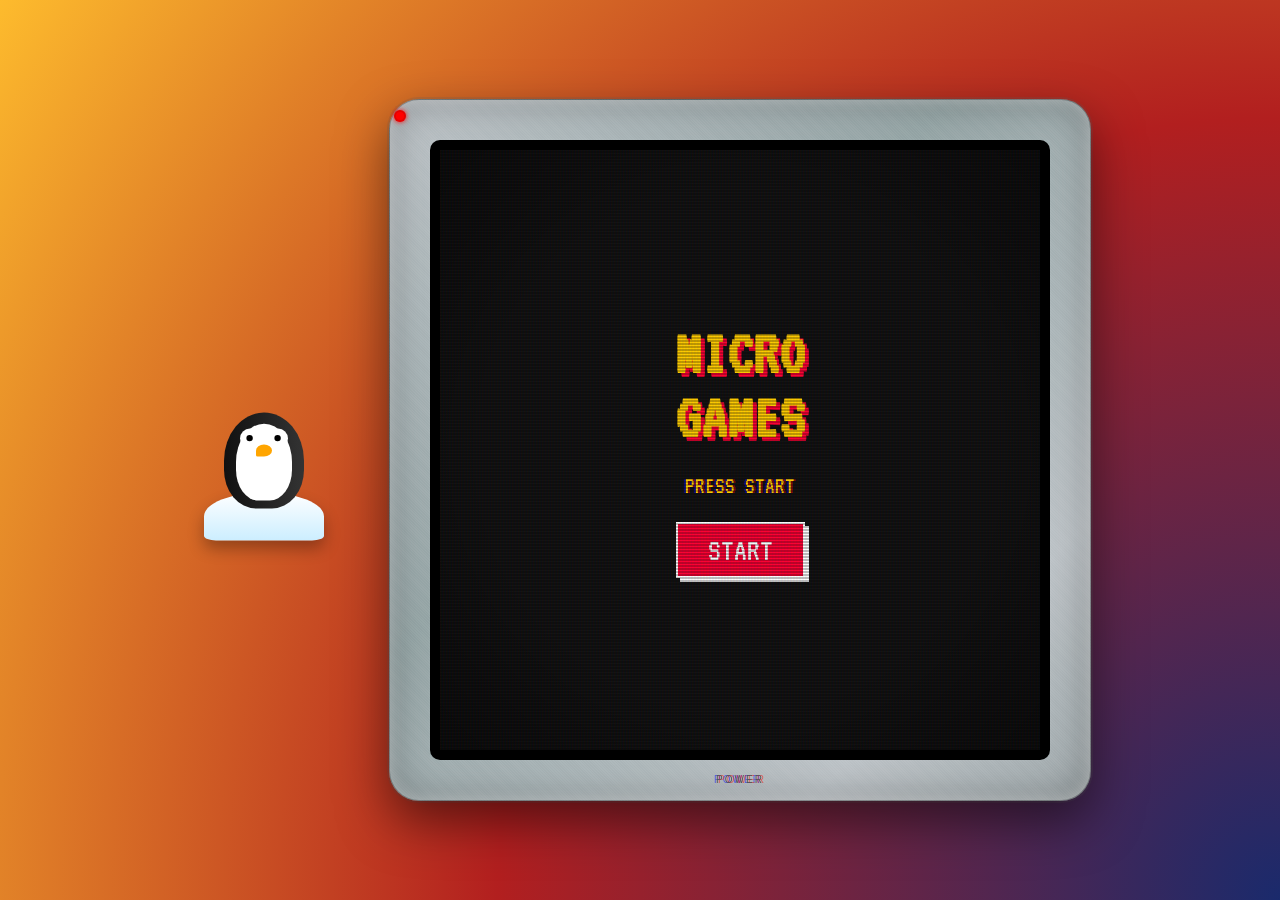
==== index.html @ f6915963 "Arreglo de la pantalla" ====
<!DOCTYPE html>
<html lang="en">

<head>
    <meta charset="UTF-8">
    <meta name="viewport" content="width=device-width, initial-scale=1.0">
    <title>WarioWare Microgames</title>
    <link href="https://fonts.googleapis.com/css2?family=VT323&display=swap" rel="stylesheet">
    <link rel="stylesheet" href="style.css">
</head>

<body>

    <div id="main-layout">

        <!-- Mascot (Left Side) -->
        <div id="mascot-container">
            <div class="speech-bubble" id="mascot-bubble">Hello!</div>
            <div class="penguin">
                <div class="penguin-belly"></div>
                <div class="penguin-face">
                    <div class="eye left">
                        <div class="pupil"></div>
                    </div>
                    <div class="eye right">
                        <div class="pupil"></div>
                    </div>
                    <div class="beak"></div>
                </div>
            </div>
            <div class="iceberg"></div>
        </div>

        <!-- Game Console (Vertical) -->
        <div id="console-frame">

            <div id="console-screen-wrapper">
                <div class="crt-overlay"></div>
                <div id="console-container">

                    <!-- Screens -->
                    <div id="screen-start" class="screen active">
                        <h1>MICRO<br>GAMES</h1>
                        <p class="pulse">PRESS START</p>
                        <button class="btn-retro" onclick="Game.start()">START</button>
                    </div>

                    <div id="screen-transition" class="screen"
                        style="background: var(--secondary); color: var(--text);">
                        <h2 id="msg-instruction">GET READY</h2>
                    </div>

                    <div id="screen-game" class="screen">
                        <h2 id="game-instruction"
                            style="position: absolute; top: 20px; width: 100%; z-index: 10; pointer-events: none;"></h2>
                        <div id="game-area"></div>
                        <div id="timer-bar-container">
                            <div id="timer-bar"></div>
                        </div>
                        <div id="hud">
                            <div class="hud-item hud-score">SCORE: <span id="score-val">0</span></div>
                            <div class="hud-item lives">♥♥♥♥</div>
                        </div>
                    </div>

                    <div id="screen-result" class="screen">
                        <h2 id="result-msg">WIN!</h2>
                    </div>

                    <div id="screen-gameover" class="screen">
                        <h1 style="color:red">GAME<br>OVER</h1>
                        <p>Score: <span id="final-score">0</span></p>
                        <button class="btn-retro" onclick="Game.start()">RETRY</button>
                    </div>

                </div>
            </div>

            <!-- Controls Area -->
            <!-- CONTROLS REMOVED -->

        </div>

    </div>

    <!-- Game Scripts -->
    <script src="js/games/marineTrash.js"></script>
    <script src="js/games/smogHunt.js"></script>
    <script src="js/games/bikeLane.js"></script>
    <script src="js/games/pizzaZero.js"></script>
    <script src="js/games/plantGrow.js"></script>
    <script src="js/games/windTurbine.js"></script>
    <script src="js/games/mathChallenge.js"></script>
    <script src="js/games/rhythmArrows.js"></script>
    <script src="js/games/energyBalance.js"></script>
    <script src="js/engine.js"></script>
</body>

</html>
---- style.css ----
:root {
    --primary: #FFCC00;
    /* Vibrant Yellow */
    --secondary: #FF0033;
    /* Arcade Red */
    --bg: #111;
    /* Dark Black */
    --text: #FFF;
    --font: 'VT323', monospace;
}

body {
    margin: 0;
    display: flex;
    justify-content: center;
    align-items: center;
    min-height: 100vh;
    background: radial-gradient(circle at center, #1a2a6c, #b21f1f, #fdbb2d);
    /* Retro Sunset Gradient */
    background-size: 200% 200%;
    animation: gradientBG 15s ease infinite;
    font-family: var(--font);
    overflow: hidden;

    /* Console Frame */
    #console-frame {
        background: #222;
        padding: 40px;
        border-radius: 40px;
        box-shadow:
            inset 0 0 20px #000,
            0 20px 50px rgba(0, 0, 0, 0.8),
            0 0 0 10px #333;
        /* Outer casing */
        display: flex;
        justify-content: center;
        align-items: center;
        position: relative;
    }

    /* Power Light */
    #console-frame::after {
        content: 'POWER';
        position: absolute;
        bottom: 15px;
        left: 50%;
        transform: translateX(-50%);
        color: #555;
        font-size: 10px;
        font-family: sans-serif;
        letter-spacing: 2px;
    }

    #console-frame::before {
        content: '';
        position: absolute;
        bottom: 28px;
        left: 50%;
        transform: translateX(-50%);
        width: 8px;
        height: 8px;
        background: #f00;
        border-radius: 50%;
        box-shadow: 0 0 5px #f00;
    }

    #console-screen-wrapper {
        position: relative;
        overflow: hidden;
        border-radius: 20px;
        /* Slight curve to screen */
        box-shadow: inset 0 0 20px rgba(0, 0, 0, 1);
        /* Deep bezel shadow */
    }

    #console-container {
        width: 400px;
        height: 600px;
        background-color: var(--bg);
        position: relative;
        overflow: hidden;
        display: flex;
        flex-direction: column;
        /* Retro effects inside here now */
        text-shadow: 2px 0 rgba(255, 0, 0, 0.5), -2px 0 rgba(0, 0, 255, 0.5);
        /* RGB Shift */
    }

    /* Scanline effect scoped to console wrapper */
    #console-screen-wrapper::after {
        content: "";
        position: absolute;
        top: 0;
        left: 0;
        right: 0;
        bottom: 0;
        background: linear-gradient(rgba(18, 16, 16, 0) 50%, rgba(0, 0, 0, 0.25) 50%), linear-gradient(90deg, rgba(255, 0, 0, 0.06), rgba(0, 255, 0, 0.02), rgba(0, 0, 255, 0.06));
        background-size: 100% 3px, 3px 100%;
        pointer-events: none;
        z-index: 100;
        animation: flicker 0.15s infinite;
    }

    .screen {
        position: absolute;
        top: 0;
        left: 0;
        width: 100%;
        height: 100%;
        display: none;
        flex-direction: column;
        justify-content: center;
        align-items: center;
        color: var(--primary);
        text-align: center;
    }

    .screen.active {
        display: flex;
    }

    h1 {
        font-size: 4rem;
        margin: 0;
        line-height: 1;
        text-shadow: 4px 4px var(--secondary);
    }

    h2 {
        font-size: 3rem;
        margin: 10px 0;
    }

    p {
        font-size: 1.5rem;
    }

    button.btn-retro {
        background: var(--secondary);
        color: var(--text);
        border: 2px solid var(--text);
        padding: 10px 30px;
        font-size: 2rem;
        font-family: var(--font);
        cursor: pointer;
        text-transform: uppercase;
        box-shadow: 4px 4px 0 var(--text);
        transition: transform 0.1s;
    }

    button.btn-retro:active {
        transform: translate(4px, 4px);
        box-shadow: none;
    }

    /* HUD */
    #hud {
        position: absolute;
        bottom: 0;
        width: 100%;
        height: 60px;
        background: #000;
        display: flex;
        justify-content: space-between;
        align-items: center;
        padding: 0 20px;
        box-sizing: border-box;
        border-top: 2px solid var(--primary);
        z-index: 50;
    }

    .hud-item {
        font-size: 1.5rem;
        color: var(--text);
    }

    .lives {
        color: var(--secondary);
    }

    /* Timer Bar */
    #timer-bar-container {
        position: absolute;
        bottom: 60px;
        /* Above HUD */
        left: 0;
        width: 100%;
        height: 10px;
        background: #333;
        z-index: 40;
    }

    #timer-bar {
        height: 100%;
        background: var(--primary);
        width: 100%;
        transform-origin: left;
    }

    /* Microgame Area */
    #game-area {
        position: relative;
        flex: 1;
        width: 100%;
        height: 100%;
        display: flex;
        justify-content: center;
        align-items: center;
    }

    /* Game Elements */
    .moving-target {
        width: 60px;
        height: 60px;
        background: var(--secondary);
        border: 2px solid #fff;
        border-radius: 50%;
        position: absolute;
        cursor: pointer;
        box-shadow: 0 0 10px var(--secondary);
    }

    .wire-container {
        display: flex;
        gap: 20px;
    }

    .wire {
        width: 20px;
        height: 200px;
        cursor: pointer;
        border: 2px solid #fff;
        position: relative;
    }

    .wire::after {
        content: '';
        position: absolute;
        left: -10px;
        right: -10px;
        height: 10px;
        background: #555;
        top: 0;
    }

    .wire::before {
        content: '';
        position: absolute;
        left: -10px;
        right: -10px;
        height: 10px;
        background: #555;
        bottom: 0;
    }

    .math-options {
        display: flex;
        gap: 20px;
        flex-wrap: wrap;
        justify-content: center;
        margin-top: 30px;
    }

    .math-btn {
        background: var(--primary);
        color: #000;
        padding: 15px 25px;
        font-size: 2rem;
        border: none;
        cursor: pointer;
        font-family: var(--font);
    }

    /* Animations */
    @keyframes pulse {
        0% {
            opacity: 1;
        }

        50% {
            opacity: 0.5;
        }

        100% {
            opacity: 1;
        }
    }

    .pulse {
        animation: pulse 0.5s infinite;
    }

    @keyframes shake {
        0% {
            transform: translate(1px, 1px) rotate(0deg);
        }

        10% {
            transform: translate(-1px, -2px) rotate(-1deg);
        }

        20% {
            transform: translate(-3px, 0px) rotate(1deg);
        }

        30% {
            transform: translate(3px, 2px) rotate(0deg);
        }

        40% {
            transform: translate(1px, -1px) rotate(1deg);
        }

        50% {
            transform: translate(-1px, 2px) rotate(-1deg);
        }

        60% {
            transform: translate(-3px, 1px) rotate(0deg);
        }

        70% {
            transform: translate(3px, 1px) rotate(-1deg);
        }

        80% {
            transform: translate(-1px, -1px) rotate(1deg);
        }

        90% {
            transform: translate(1px, 2px) rotate(0deg);
        }

        100% {
            transform: translate(1px, -2px) rotate(-1deg);
        }
    }

    .shake {
        animation: shake 0.2s;
    }

    /* Faster shake for shooting */

    /* Smog Hunt Specifics */
    .smog-cloud {
        position: absolute;
        font-size: 80px;
        cursor: crosshair;
        user-select: none;
        filter: drop-shadow(0 0 15px rgba(0, 255, 0, 0.5)) grayscale(100%) brightness(60%);
        transition: filter 0.1s;
    }

    .smog-cloud:active {
        filter: brightness(200%) sepia(100%) hue-rotate(-50deg);
        /* Flash red on hit */
    }

    .muzzle-flash {
        position: absolute;
        top: 0;
        left: 0;
        width: 100%;
        height: 100%;
        background: white;
        opacity: 0.8;
        pointer-events: none;
        transition: opacity 0.1s;
    }

    .particle {
        position: absolute;
        width: 8px;
        height: 8px;
        background: #555;
        border-radius: 50%;
        pointer-events: none;
    }

    .city-bg {
        position: absolute;
        bottom: 0;
        width: 100%;
        height: 150px;
        background:
            linear-gradient(to top, #111 0%, transparent 100%),
            repeating-linear-gradient(90deg, #222 0, #222 20px, transparent 20px, transparent 40px) 0 100% / 100% 60px no-repeat,
            repeating-linear-gradient(90deg, #1a1a1a 0, #1a1a1a 30px, transparent 30px, transparent 80px) 10px 100% / 100% 100px no-repeat;
        pointer-events: none;
        opacity: 0.8;
    }

    /* Mascot Styles */
    #main-layout {
        display: flex;
        align-items: center;
        gap: 50px;
    }

    #mascot-container {
        position: relative;
        width: 150px;
        /* Smaller width */
        height: 225px;
        /* Smaller height (maintain ratio approx) */
        animation: float 3s ease-in-out infinite;
        transform: scale(0.8);
        /* Scale down further */
    }


    .iceberg {
        position: absolute;
        bottom: 0;
        width: 100%;
        height: 60px;
        background: linear-gradient(to bottom, #fff, #cceeff);
        border-radius: 50% 50% 10% 10%;
        box-shadow: 0 10px 20px rgba(0, 0, 0, 0.3);
    }

    .penguin {
        position: absolute;
        bottom: 40px;
        left: 50%;
        transform: translateX(-50%);
        width: 100px;
        height: 120px;
        background: linear-gradient(to right, #111, #333);
        border-radius: 50% 50% 40% 40%;
        z-index: 10;
    }

    .penguin-belly {
        position: absolute;
        bottom: 10px;
        left: 15%;
        width: 70%;
        height: 80%;
        background: #fff;
        border-radius: 50% 50% 40% 40%;
    }

    .penguin-face {
        position: absolute;
        top: 20px;
        left: 0;
        width: 100%;
        height: 40px;
    }

    .eye {
        position: absolute;
        top: 0;
        width: 25px;
        height: 25px;
        background: #fff;
        border-radius: 50%;
    }

    .eye.left {
        left: 20px;
    }

    .eye.right {
        right: 20px;
    }

    .pupil {
        position: absolute;
        top: 8px;
        left: 8px;
        width: 8px;
        height: 8px;
        background: #000;
        border-radius: 50%;
    }

    .beak {
        position: absolute;
        top: 20px;
        left: 50%;
        transform: translateX(-50%);
        width: 20px;
        height: 15px;
        background: orange;
        border-radius: 50% 50% 50% 10%;
    }

    .speech-bubble {
        position: absolute;
        top: -100px;
        left: 50%;
        transform: translateX(-50%);
        background: #fff;
        color: #000;
        padding: 15px;
        border-radius: 20px;
        font-size: 1.5rem;
        width: 200px;
        text-align: center;
        box-shadow: 4px 4px 0 #000;
        visibility: hidden;
        opacity: 0;
        transition: opacity 0.3s;
        font-family: var(--font);
        z-index: 20;
    }

    .speech-bubble::after {
        content: '';
        position: absolute;
        bottom: -10px;
        left: 50%;
        transform: translateX(-50%);
        border-width: 10px 10px 0;
        border-style: solid;
    }

    .speech-bubble.visible {
        visibility: visible;
        opacity: 1;
    }

    /* Console Styling: Transparent Blue Vertical Handheld (Simplified) */
    #console-frame {
        position: relative;
        /* Fit to screen + padding */
        width: auto;
        height: auto;
        /* Brushed Nickel / Metallic Effect */
        background: linear-gradient(135deg,
                #bdc3c7 0%,
                #95a5a6 20%,
                #bdc3c7 40%,
                #7f8c8d 60%,
                #bdc3c7 80%,
                #95a5a6 100%);
        /* Subtle brushed lines */
        background-size: 200% 200%;
        background-image:
            repeating-linear-gradient(45deg, rgba(255, 255, 255, 0.05) 0px, rgba(255, 255, 255, 0.05) 1px, transparent 1px, transparent 2px),
            linear-gradient(135deg, #bdc3c7 0%, #95a5a6 20%, #bdc3c7 40%, #7f8c8d 60%, #bdc3c7 80%, #95a5a6 100%);
        backdrop-filter: blur(2px);
        border-radius: 30px;
        /* Metallic Depth */
        box-shadow:
            inset 0 0 15px rgba(255, 255, 255, 0.4),
            /* Inner Rim Highlight */
            inset 0 0 40px rgba(0, 0, 0, 0.3),
            /* Deep thickness shadow */
            0 20px 50px rgba(0, 0, 0, 0.5),
            /* Outer Drop Shadow */
            0 0 0 2px rgba(100, 100, 100, 0.2);
        /* Edge highlight */
        padding: 40px;
        display: flex;
        justify-content: center;
        align-items: center;
        flex-direction: column;
        gap: 0;
        border: 1px solid rgba(0, 0, 0, 0.3);
    }

    /* Internal Structure Lines (Fake PCB/Ribs) */
    #console-frame::before {
        content: '';
        position: absolute;
        top: 10px;
        left: 10px;
        right: 10px;
        bottom: 10px;
        border: 2px solid rgba(0, 0, 0, 0.1);
        border-radius: 30px;
        pointer-events: none;
        z-index: 0;
    }

    #console-screen-wrapper {
        position: relative;
        width: 600px;
        height: 600px;
        /* Square-ish screen for retro feel */
        background: #000;
        border-radius: 10px;
        overflow: hidden;
        box-shadow: inset 0 0 10px rgba(0, 0, 0, 0.8);
        border: 10px solid rgba(0, 0, 0, 0.3);
        /* Dark bezel inside plastic */
        z-index: 1;
        flex-shrink: 0;
    }

    #console-container {
        position: relative;
        width: 100%;
        height: 100%;
        display: flex;
        justify-content: center;
        align-items: center;
        flex-direction: column;
        text-align: center;
        color: var(--text);
        font-family: var(--font);
        overflow: hidden;
    }

    /* RETRO CRT EFFECTS (Scoped) */
    @keyframes flicker {
        0% {
            opacity: 0.1;
        }

        50% {
            opacity: 0.15;
        }

        100% {
            opacity: 0.1;
        }
    }

    .crt-overlay {
        position: absolute;
        /* Relative to wrapper */
        top: 0;
        left: 0;
        width: 100%;
        height: 100%;
        background: radial-gradient(circle, rgba(0, 0, 0, 0) 60%, rgba(0, 0, 0, 0.4) 100%);
        /* Vignette */
        pointer-events: none;
        z-index: 99;
    }

    /* Color Separation (RGB shift) on everything */
    #main-layout {
        text-shadow: 2px 0 rgba(255, 0, 0, 0.5), -2px 0 rgba(0, 0, 255, 0.5);
    }

    /* Pizza Zero Specifics */
    .pizza-dough {
        width: 300px;
        height: 300px;
        background: radial-gradient(circle, #f5dca0 20%, #e2b66d 80%);
        border-radius: 50%;
        border: 12px solid #d4a35a;
        position: absolute;
        top: 50%;
        left: 50%;
        transform: translate(-50%, -50%);
        box-shadow:
            0 5px 15px rgba(0, 0, 0, 0.3),
            inset 0 0 20px rgba(0, 0, 0, 0.1);
        overflow: hidden;
        /* Contain sauce/cheese */
    }

    .pizza-layer {
        position: absolute;
        top: 15px;
        right: 15px;
        bottom: 15px;
        left: 15px;
        /* Leave some crust */
        border-radius: 50%;
        opacity: 0;
        transform: scale(0.1);
        transition: transform 0.6s cubic-bezier(0.25, 1, 0.5, 1), opacity 0.6s ease-in;
    }

    .pizza-layer.sauce {
        background: radial-gradient(circle, #e62e00 20%, #b32400 90%);
        box-shadow: inset 0 0 15px rgba(0, 0, 0, 0.3);
    }

    .pizza-layer.cheese {
        /* Shredded cheese look: repeating linear gradients */
        background-color: transparent;
        background-image:
            repeating-linear-gradient(45deg, #ffc107 0, #ffc107 5px, transparent 5px, transparent 10px),
            repeating-linear-gradient(-45deg, #ffeb3b 0, #ffeb3b 5px, transparent 5px, transparent 10px);
        top: 25px;
        right: 25px;
        bottom: 25px;
        left: 25px;
        opacity: 0;
        /* Less blur, more texture */
        filter: drop-shadow(0 2px 2px rgba(0, 0, 0, 0.1));
    }

    .ingredient-item {
        position: absolute;
        font-size: 80px;
        /* Much bigger */
        cursor: grab;
        user-select: none;
        z-index: 100;
        filter: drop-shadow(4px 4px 0 rgba(0, 0, 0, 0.2));
        transition: transform 0.1s;
    }

    .ingredient-item:active {
        cursor: grabbing;
        transform: scale(1.2);
    }

    .ingredient-item:hover {
        transform: scale(1.1);
    }

    .topping-on-pizza {
        position: absolute;
        font-size: 70px;
        /* Bigger on pizza */
        pointer-events: none;
        transform: translate(-50%, -50%);
        z-index: 20;
        filter: drop-shadow(2px 2px 2px rgba(0, 0, 0, 0.3));
    }

    /* Wind Turbine Game (SDG 7) */
    .wind-game-container {
        width: 100%;
        height: 100%;
        display: flex;
        flex-direction: column;
    }

    .wind-sky {
        width: 100%;
        height: 70%;
        /* 70% of screen */
        background: linear-gradient(to bottom, #2196F3 0%, #B3E5FC 100%);
        /* Nicer sky */
        position: relative;
        overflow: hidden;
    }

    /* REMOVED .wind-ground as valid separate container, now it's just a control overlay */
    .wind-ground {
        width: 100%;
        height: 30%;
        /* 30% of screen */
        background: radial-gradient(circle at 50% 0%, #4CAF50, #2E7D32);
        /* Green grass */
        display: flex;
        justify-content: center;
        align-items: center;
        position: relative;
        /* Changed from absolute to flow naturally */
        z-index: 20;
        box-shadow: inset 0 10px 20px rgba(0, 0, 0, 0.2);
    }



    /* TURBINE */
    .turbine-container {
        position: absolute;
        /* Changed from relative to absolute for placement */
        width: 200px;
        height: 250px;
        display: flex;
        flex-direction: column;
        align-items: center;
        bottom: 15%;
        /* Default bottom alignment on "ground" line */
        transform-origin: bottom center;
    }

    .turbine-tower {
        width: 14px;
        /* Slightly wider */
        /* height: 160px; REMOVED fixed height */
        top: 50px;
        /* Start at hub center (38 + 12 = 50) */
        bottom: 0;
        /* Go to bottom */
        height: auto;
        background: linear-gradient(90deg, #999, #fff 40%, #ccc 60%, #777);
        /* Metallic cylinder */
        position: absolute;
        /* Tapering effect */
        clip-path: polygon(25% 0%, 75% 0%, 100% 100%, 0% 100%);
    }

    .turbine-hub {
        width: 24px;
        height: 24px;
        background: radial-gradient(circle at 30% 30%, #fff, #ccc, #666);
        /* Sphere look */
        border-radius: 50%;
        position: absolute;
        top: 38px;
        /* Adjusted for size */
        z-index: 5;
        box-shadow: 0 2px 5px rgba(0, 0, 0, 0.3);
    }

    .turbine-blades {
        width: 200px;
        height: 200px;
        position: absolute;
        top: -50px;
        /* Center point */
        /* Animation handled by JS for mechanic */
    }

    .turbine-blade {
        position: absolute;
        top: 50%;
        left: 50%;
        width: 18px;
        height: 110px;
        background: linear-gradient(90deg, #fff, #eee);
        border: 1px solid #bbb;
        /* Airfoil shape */
        border-radius: 50% 20% 100% 0%;
        transform-origin: 50% 0%;
        margin-left: -9px;
        box-shadow: 2px 2px 5px rgba(0, 0, 0, 0.1);
    }

    /* ENERGY METER */
    .energy-container {
        position: absolute;
        top: 60px;
        /* Lowered from 20px */
        right: 20px;
        width: 150px;
        background: rgba(0, 0, 0, 0.5);
        padding: 10px;
        border-radius: 8px;
        color: white;
        font-size: 14px;
        font-family: inherit;
    }

    .energy-bar {
        width: 100%;
        height: 20px;
        background: #333;
        border: 2px solid #555;
        margin-top: 5px;
        position: relative;
    }

    .energy-fill {
        width: 0%;
        height: 100%;
        background: #f44336;
        transition: width 0.1s linear, background 0.3s;
    }

    /* CONTROLS */
    .wind-button {
        font-family: inherit;
        font-size: 24px;
        padding: 20px 40px;
        background: #2196F3;
        color: white;
        border: 4px solid #1976D2;
        border-radius: 10px;
        cursor: pointer;
        box-shadow: 0 6px 0 #0D47A1;
        transition: transform 0.05s, box-shadow 0.05s;
        text-shadow: 2px 2px 0 rgba(0, 0, 0, 0.2);
    }

    .wind-button:active {
        transform: translateY(6px);
        box-shadow: 0 0 0 #0D47A1;
    }

    /* WIND PARTICLES */
    .wind-particle {
        position: absolute;
        left: -50px;
        /* Start off-screen left */
        height: 2px;
        width: 60px;
        /* Longer trails */
        background: rgba(255, 255, 255, 0.4);
        border-radius: 2px;
        box-shadow: 0 0 5px rgba(255, 255, 255, 0.2);
        animation: windBlow 1.5s linear forwards;
        pointer-events: none;
        z-index: 15;
    }

    @keyframes windBlow {
        0% {
            transform: translateX(0) translateY(0) rotate(0deg);
            opacity: 0;
        }

        10% {
            opacity: 1;
        }

        90% {
            opacity: 1;
        }

        100% {
            transform: translateX(500px) translateY(20px) rotate(5deg);
            opacity: 0;
        }
    }

    /* CLOUDS */
    .cloud {
        position: absolute;
        width: 100px;
        height: 40px;
        background: rgba(255, 255, 255, 0.4);
        border-radius: 20px;
        box-shadow: 0 0 10px rgba(255, 255, 255, 0.2);
        animation: cloudDrift 20s linear infinite alternate;
        z-index: 1;
        /* Behind turbines */
    }

    .cloud::after {
        content: '';
        position: absolute;
        top: -20px;
        left: 15px;
        width: 40px;
        height: 40px;
        background: rgba(255, 255, 255, 0.4);
        border-radius: 50%;
    }

    .cloud::before {
        content: '';
        position: absolute;
        top: -15px;
        left: 45px;
        width: 35px;
        height: 35px;
        background: rgba(255, 255, 255, 0.4);
        border-radius: 50%;
    }

    @keyframes cloudDrift {
        0% {
            transform: translateX(0);
        }

        100% {
            transform: translateX(50px);
        }
    }

    /* Sticker Styling (Animation handled in JS) */
    .wind-sticker {
        position: absolute;
        font-size: 60px;
        pointer-events: none;
        z-index: 100;
        filter: drop-shadow(0 0 10px rgba(255, 255, 255, 0.5));
    }
}

/* --- Mascot Animations (Fixed & Centralized) --- */
@keyframes float {
    0% {
        transform: translateY(0px);
    }

    50% {
        transform: translateY(-20px);
    }

    100% {
        transform: translateY(0px);
    }
}

@keyframes jump {

    0%,
    100% {
        transform: translateX(-50%) translateY(0);
    }

    50% {
        transform: translateX(-50%) translateY(-40px);
    }
}

@keyframes sad {

    0%,
    100% {
        transform: translateX(-50%) rotate(0deg);
    }

    25% {
        transform: translateX(-50%) rotate(-10deg);
    }

    75% {
        transform: translateX(-50%) rotate(10deg);
    }
}

@keyframes mascot-flip {
    0% {
        transform: translateX(-50%) rotate(0deg);
    }

    100% {
        transform: translateX(-50%) rotate(360deg);
    }
}

@keyframes mascot-spin {
    0% {
        transform: translateX(-50%) rotateY(0deg);
    }

    100% {
        transform: translateX(-50%) rotateY(360deg);
    }
}

@keyframes mascot-tremble {

    0%,
    100% {
        transform: translateX(-50%) scale(1);
    }

    25% {
        transform: translateX(-52%) scale(1.05);
    }

    75% {
        transform: translateX(-48%) scale(0.95);
    }
}

@keyframes mascot-shrink {
    0% {
        transform: translateX(-50%) scale(1);
    }

    100% {
        transform: translateX(-50%) scale(0.5);
        opacity: 0.5;
    }
}

@keyframes mascot-bounce {

    0%,
    100% {
        transform: translateX(-50%) translateY(0);
    }

    50% {
        transform: translateX(-50%) translateY(-60px) scaleY(1.2);
    }
}

@keyframes mascot-glow {

    0%,
    100% {
        filter: drop-shadow(0 0 5px rgba(255, 255, 255, 0));
    }

    50% {
        filter: drop-shadow(0 0 40px rgba(255, 255, 255, 1)) brightness(2);
    }
}

@keyframes mascot-swing {

    0%,
    100% {
        transform: translateX(-50%) rotate(0deg);
    }

    25% {
        transform: translateX(-65%) rotate(-15deg);
    }

    75% {
        transform: translateX(-35%) rotate(15deg);
    }
}

@keyframes mascot-shake-hard {
    0% {
        transform: translateX(-50%) translate(2px, 2px);
    }

    20% {
        transform: translateX(-50%) translate(-4px, -2px);
    }

    40% {
        transform: translateX(-50%) translate(-2px, 4px);
    }

    60% {
        transform: translateX(-50%) translate(4px, -2px);
    }

    80% {
        transform: translateX(-50%) translate(2px, 2px);
    }

    100% {
        transform: translateX(-50%) translate(-2px, -4px);
    }
}

/* Priority Classes */
.mascot-jump {
    animation: jump 0.4s ease-in-out infinite !important;
}

.mascot-sad {
    animation: sad 0.6s ease-in-out infinite !important;
    filter: grayscale(1) !important;
}

.mascot-flip {
    animation: mascot-flip 0.6s cubic-bezier(0.45, 0.05, 0.55, 0.95) !important;
}

.mascot-spin {
    animation: mascot-spin 0.4s linear !important;
}

.mascot-tremble {
    animation: mascot-tremble 0.1s linear infinite !important;
}

.mascot-shrink {
    animation: mascot-shrink 1s forwards !important;
}

.mascot-bounce {
    animation: mascot-bounce 0.4s cubic-bezier(0.25, 0.46, 0.45, 0.94) !important;
}

.mascot-glow {
    animation: mascot-glow 0.4s ease-in-out infinite !important;
}

.mascot-swing {
    animation: mascot-swing 0.3s ease-in-out infinite !important;
}

.mascot-shake-hard {
    animation: mascot-shake-hard 0.1s linear infinite !important;
}
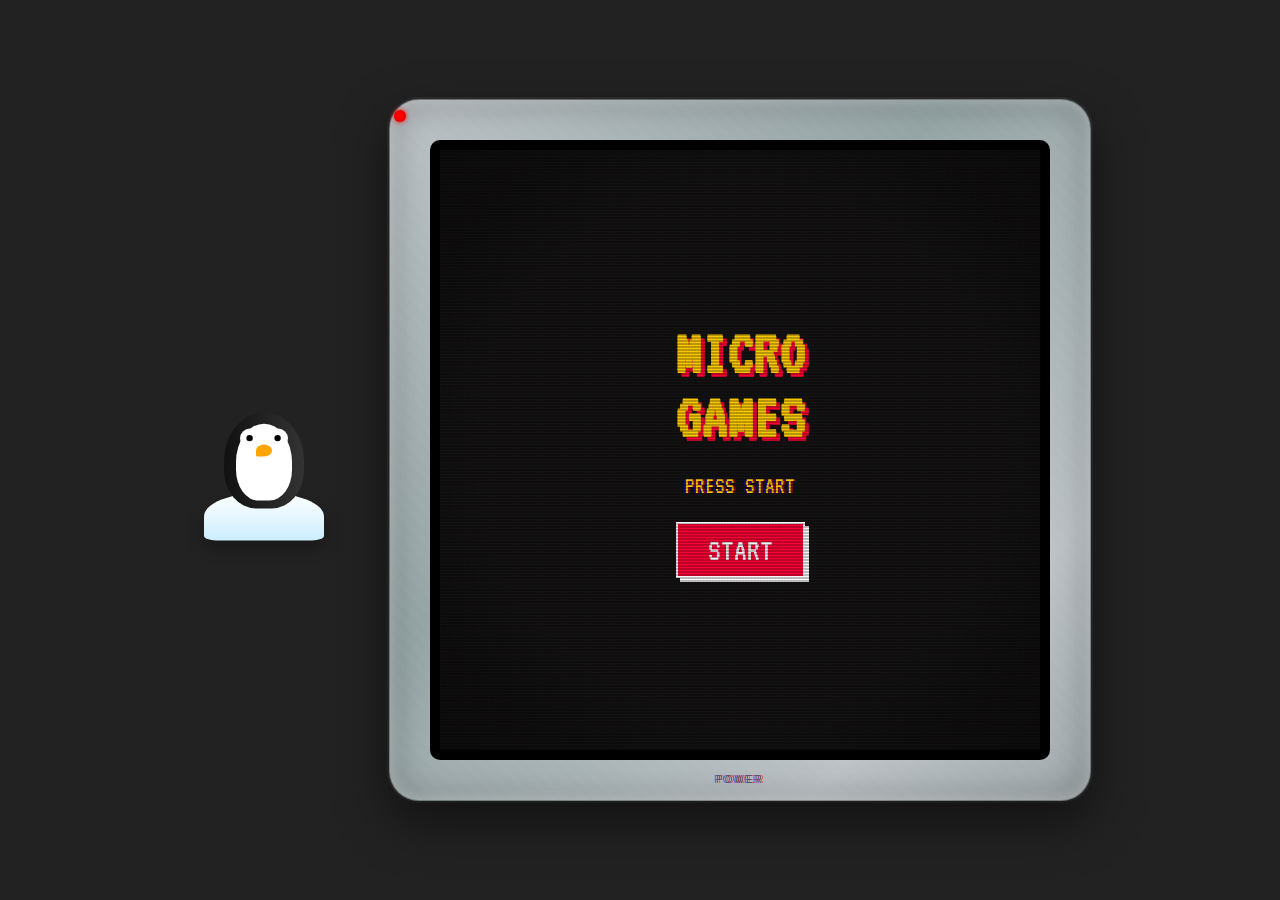
==== commit caa9846d: "Juego Corazon v2" ====
--- a/index.html
+++ b/index.html
@@ -84,6 +84,7 @@
     </div>
 
     <!-- Game Scripts -->
+    <script src="js/games/heartBeat.js"></script>
     <script src="js/games/marineTrash.js"></script>
     <script src="js/games/smogHunt.js"></script>
     <script src="js/games/bikeLane.js"></script>
--- a/style.css
+++ b/style.css
@@ -15,10 +15,7 @@
     justify-content: center;
     align-items: center;
     min-height: 100vh;
-    background: radial-gradient(circle at center, #1a2a6c, #b21f1f, #fdbb2d);
-    /* Retro Sunset Gradient */
-    background-size: 200% 200%;
-    animation: gradientBG 15s ease infinite;
+    background-color: #222;
     font-family: var(--font);
     overflow: hidden;
 
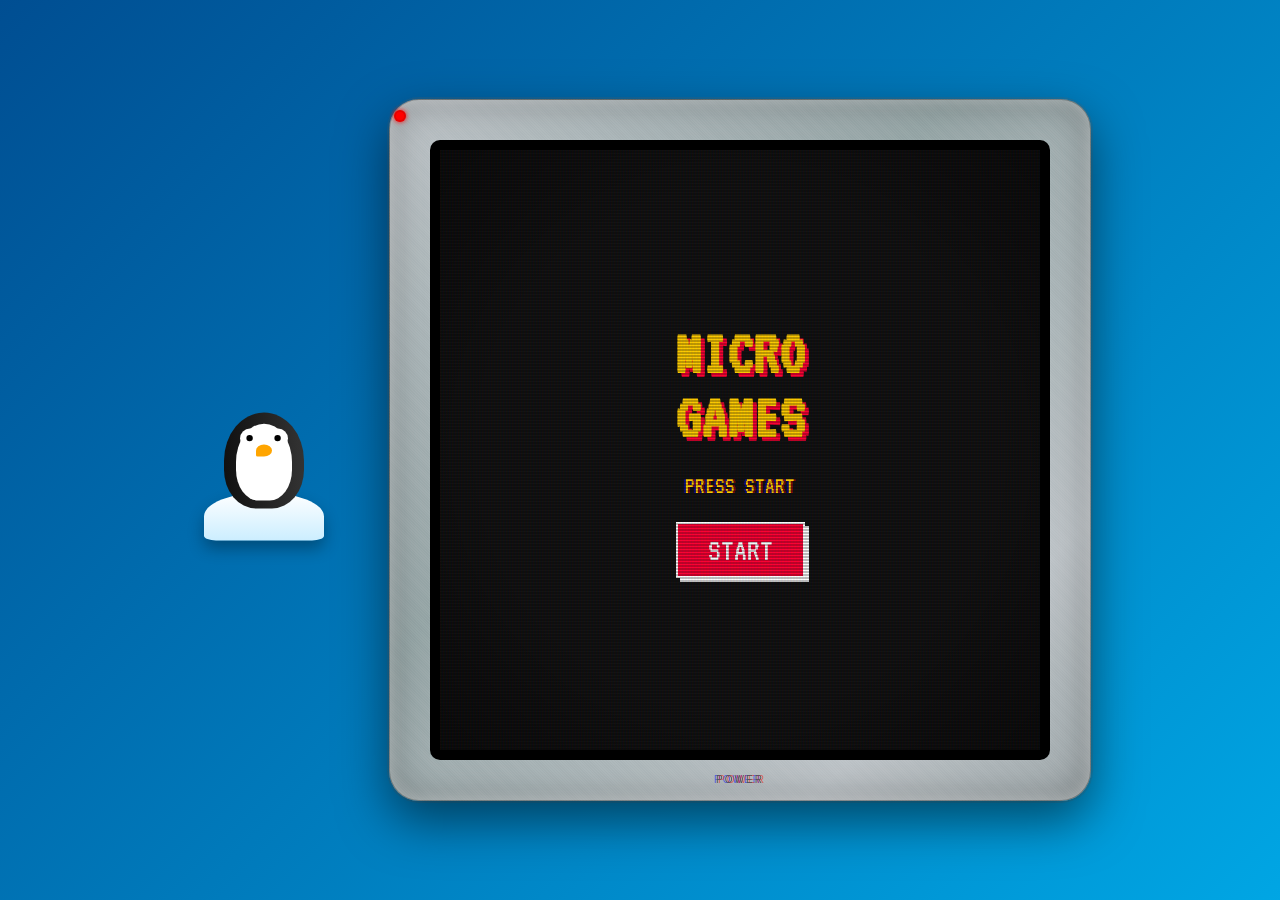
==== commit 9cbf8ae7: "Añadido las transformaciones del pinguino en el nivel 5/14" ====
--- a/index.html
+++ b/index.html
@@ -18,6 +18,14 @@
             <div class="speech-bubble" id="mascot-bubble">Hello!</div>
             <div class="penguin">
                 <div class="penguin-belly"></div>
+
+
+                <!-- Level 5 Full Character (Hidden by default) -->
+                <img src="assets/penguin_lvl5.png" class="penguin-lvl5" alt="Gentleman Penguin">
+
+                <!-- Level 10 Full Character (Hidden by default) -->
+                <img src="assets/penguin_lvl10.png" class="penguin-lvl10" alt="President Penguin">
+
                 <div class="penguin-face">
                     <div class="eye left">
                         <div class="pupil"></div>
--- a/style.css
+++ b/style.css
@@ -15,7 +15,10 @@
     justify-content: center;
     align-items: center;
     min-height: 100vh;
-    background-color: #222;
+    /* Custom Premium Mix: Deep Violet -> Neon Purple -> Cyber Blue -> Dark Ocean */
+    background: linear-gradient(-45deg, #2E004E, #8900FF, #00C3FF, #004E92);
+    background-size: 400% 400%;
+    animation: gradientBG 15s ease infinite;
     font-family: var(--font);
     overflow: hidden;
 
@@ -427,6 +430,7 @@
         background: linear-gradient(to right, #111, #333);
         border-radius: 50% 50% 40% 40%;
         z-index: 10;
+        /* overflow: hidden; Removed to fix normal visual glitch */
     }
 
     .penguin-belly {
@@ -445,6 +449,8 @@
         left: 0;
         width: 100%;
         height: 40px;
+        z-index: 20;
+        /* Ensure face is above tuxedo */
     }
 
     .eye {
@@ -483,7 +489,86 @@
         height: 15px;
         background: orange;
         border-radius: 50% 50% 50% 10%;
-    }
+        z-index: 20;
+    }
+
+
+
+
+    /* Level 5 Character Swap */
+    .penguin-lvl5 {
+        display: none;
+        width: 100%;
+        height: 100%;
+        object-fit: contain;
+        position: absolute;
+        bottom: 0;
+        left: 0;
+        z-index: 30;
+        /* Topmost */
+    }
+
+    /* Level 10 Character Swap */
+    .penguin-lvl10 {
+        display: none;
+        width: 100%;
+        height: 100%;
+        object-fit: contain;
+        position: absolute;
+        bottom: 0;
+        left: 0;
+        z-index: 40;
+        /* Higher than lvl 5 */
+    }
+
+    /* Gentleman Mode: Show Level 5 Char, Hide Others */
+    .penguin.gentleman .penguin-lvl5 {
+        display: block;
+    }
+
+    /* President Mode: Show Level 10 Char, Hide Others */
+    .penguin.president .penguin-lvl10 {
+        display: block;
+    }
+
+    /* Character sizing and positioning */
+    .penguin.gentleman {
+        background: none !important;
+        border-radius: 0 !important;
+        width: 180px !important;
+        height: 200px !important;
+        bottom: 20px !important;
+        overflow: visible !important;
+    }
+
+    .penguin.president {
+        background: none !important;
+        border-radius: 0 !important;
+        width: 180px !important;
+        height: 200px !important;
+        bottom: 35px !important;
+        /* Middle position */
+        overflow: visible !important;
+    }
+
+    /* Hide default parts for both modes */
+    .penguin.gentleman .penguin-belly,
+    .penguin.gentleman .penguin-face,
+    .penguin.gentleman .tuxedo-overlay,
+    .penguin.gentleman .beak,
+    .penguin.gentleman .eye,
+    .penguin.gentleman .cheek,
+    .penguin.president .penguin-belly,
+    .penguin.president .penguin-face,
+    .penguin.president .tuxedo-overlay,
+    .penguin.president .beak,
+    .penguin.president .eye,
+    .penguin.president .cheek,
+    .penguin.president .penguin-lvl5 {
+        display: none !important;
+    }
+
+    /* Removed unused CSS-based tuxedo styles */
 
     .speech-bubble {
         position: absolute;
@@ -741,7 +826,6 @@
         height: 30%;
         /* 30% of screen */
         background: radial-gradient(circle at 50% 0%, #4CAF50, #2E7D32);
-        /* Green grass */
         display: flex;
         justify-content: center;
         align-items: center;
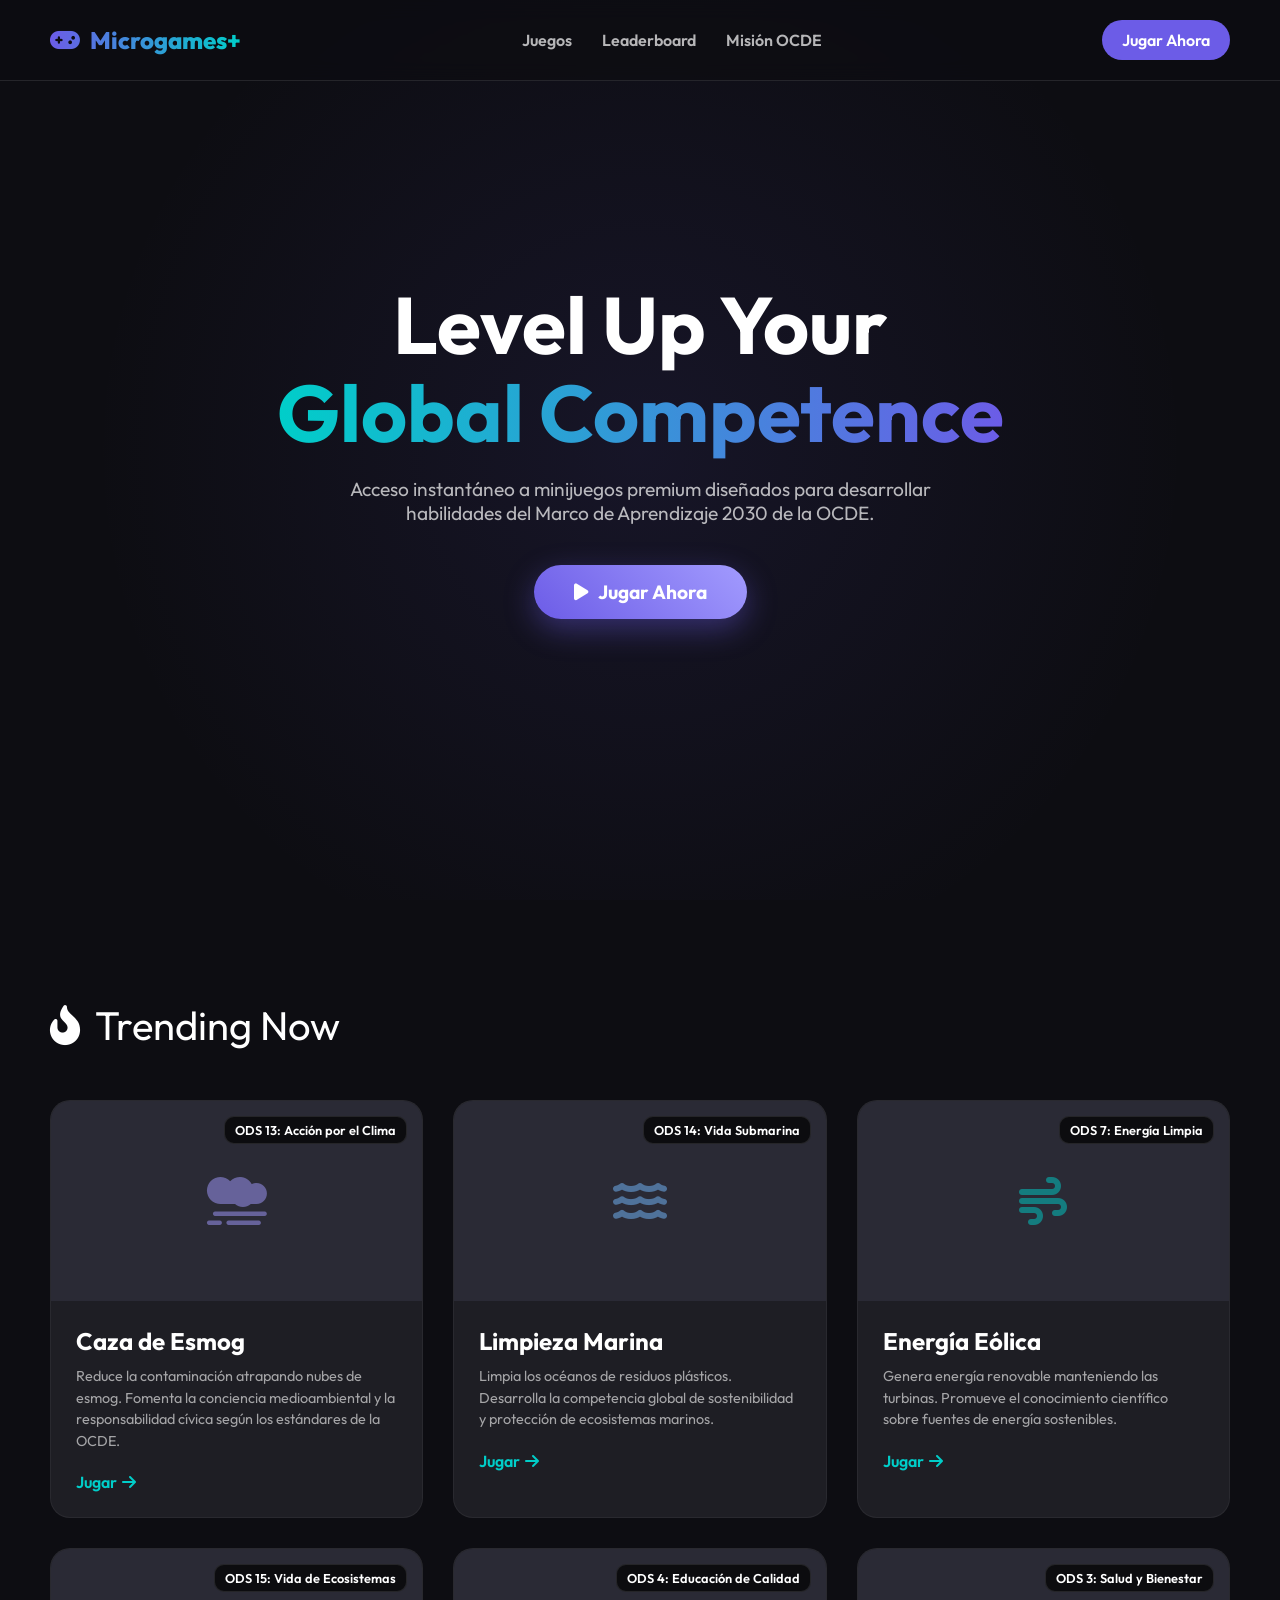
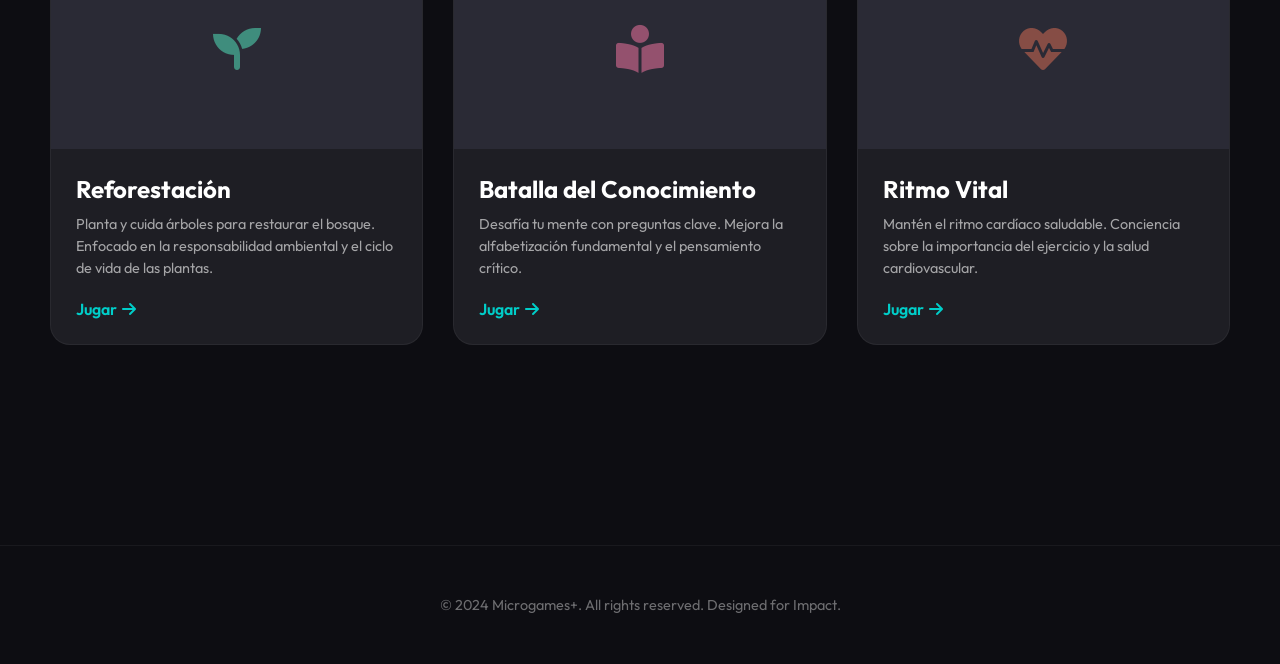
==== commit 3066bd23: "Añadimos una pagina web" ====
--- a/index.html
+++ b/index.html
@@ -1,108 +1,141 @@
 <!DOCTYPE html>
-<html lang="en">
+<html lang="es">
 
 <head>
     <meta charset="UTF-8">
     <meta name="viewport" content="width=device-width, initial-scale=1.0">
-    <title>WarioWare Microgames</title>
-    <link href="https://fonts.googleapis.com/css2?family=VT323&display=swap" rel="stylesheet">
-    <link rel="stylesheet" href="style.css">
+    <title>Microgames+ | Level Up Learning</title>
+    <link rel="stylesheet" href="landing.css">
+    <link rel="stylesheet" href="https://cdnjs.cloudflare.com/ajax/libs/font-awesome/6.0.0/css/all.min.css">
 </head>
 
 <body>
 
-    <div id="main-layout">
+    <!-- Navbar -->
+    <header>
+        <div class="logo">
+            <i class="fas fa-gamepad"></i> Microgames+
+        </div>
+        <nav>
+            <ul class="nav-links">
+                <li><a href="#games">Juegos</a></li>
+                <li><a href="#leaderboard">Leaderboard</a></li>
+                <li><a href="#about">Misión OCDE</a></li>
+            </ul>
+        </nav>
+        <a href="game.html" class="play-btn-small">Jugar Ahora</a>
+    </header>
 
-        <!-- Mascot (Left Side) -->
-        <div id="mascot-container">
-            <div class="speech-bubble" id="mascot-bubble">Hello!</div>
-            <div class="penguin">
-                <div class="penguin-belly"></div>
+    <!-- Hero Section -->
+    <section class="hero">
+        <h1>Level Up Your <br> <span>Global Competence</span></h1>
+        <p>Acceso instantáneo a minijuegos premium diseñados para desarrollar habilidades del Marco de Aprendizaje 2030
+            de la OCDE.</p>
+        <a href="game.html" class="cta-btn">
+            <i class="fas fa-play"></i> Jugar Ahora
+        </a>
+    </section>
 
-
-                <!-- Level 5 Full Character (Hidden by default) -->
-                <img src="assets/penguin_lvl5.png" class="penguin-lvl5" alt="Gentleman Penguin">
-
-                <!-- Level 10 Full Character (Hidden by default) -->
-                <img src="assets/penguin_lvl10.png" class="penguin-lvl10" alt="President Penguin">
-
-                <div class="penguin-face">
-                    <div class="eye left">
-                        <div class="pupil"></div>
-                    </div>
-                    <div class="eye right">
-                        <div class="pupil"></div>
-                    </div>
-                    <div class="beak"></div>
-                </div>
-            </div>
-            <div class="iceberg"></div>
+    <!-- Games Grid -->
+    <section id="games" class="games-section">
+        <div class="section-title">
+            <i class="fas fa-fire-alt"></i> Trending Now
         </div>
 
-        <!-- Game Console (Vertical) -->
-        <div id="console-frame">
+        <div class="games-grid">
 
-            <div id="console-screen-wrapper">
-                <div class="crt-overlay"></div>
-                <div id="console-container">
-
-                    <!-- Screens -->
-                    <div id="screen-start" class="screen active">
-                        <h1>MICRO<br>GAMES</h1>
-                        <p class="pulse">PRESS START</p>
-                        <button class="btn-retro" onclick="Game.start()">START</button>
-                    </div>
-
-                    <div id="screen-transition" class="screen"
-                        style="background: var(--secondary); color: var(--text);">
-                        <h2 id="msg-instruction">GET READY</h2>
-                    </div>
-
-                    <div id="screen-game" class="screen">
-                        <h2 id="game-instruction"
-                            style="position: absolute; top: 20px; width: 100%; z-index: 10; pointer-events: none;"></h2>
-                        <div id="game-area"></div>
-                        <div id="timer-bar-container">
-                            <div id="timer-bar"></div>
-                        </div>
-                        <div id="hud">
-                            <div class="hud-item hud-score">SCORE: <span id="score-val">0</span></div>
-                            <div class="hud-item lives">♥♥♥♥</div>
-                        </div>
-                    </div>
-
-                    <div id="screen-result" class="screen">
-                        <h2 id="result-msg">WIN!</h2>
-                    </div>
-
-                    <div id="screen-gameover" class="screen">
-                        <h1 style="color:red">GAME<br>OVER</h1>
-                        <p>Score: <span id="final-score">0</span></p>
-                        <button class="btn-retro" onclick="Game.start()">RETRY</button>
-                    </div>
-
+            <!-- Smog Hunt -->
+            <div class="game-card">
+                <div class="card-image">
+                    <div class="ocde-tag">ODS 13: Acción por el Clima</div>
+                    <i class="fas fa-smog card-img-placeholder" style="color: #a29bfe;"></i>
+                </div>
+                <div class="card-content">
+                    <h3 class="game-title">Caza de Esmog</h3>
+                    <p class="game-desc">Reduce la contaminación atrapando nubes de esmog. Fomenta la conciencia
+                        medioambiental y la responsabilidad cívica según los estándares de la OCDE.</p>
+                    <a href="game.html" class="play-link">Jugar <i class="fas fa-arrow-right"></i></a>
                 </div>
             </div>
 
-            <!-- Controls Area -->
-            <!-- CONTROLS REMOVED -->
+            <!-- Marine Trash -->
+            <div class="game-card">
+                <div class="card-image">
+                    <div class="ocde-tag">ODS 14: Vida Submarina</div>
+                    <i class="fas fa-water card-img-placeholder" style="color: #74b9ff;"></i>
+                </div>
+                <div class="card-content">
+                    <h3 class="game-title">Limpieza Marina</h3>
+                    <p class="game-desc">Limpia los océanos de residuos plásticos. Desarrolla la competencia global de
+                        sostenibilidad y protección de ecosistemas marinos.</p>
+                    <a href="game.html" class="play-link">Jugar <i class="fas fa-arrow-right"></i></a>
+                </div>
+            </div>
+
+            <!-- Wind Turbine -->
+            <div class="game-card">
+                <div class="card-image">
+                    <div class="ocde-tag">ODS 7: Energía Limpia</div>
+                    <i class="fas fa-wind card-img-placeholder" style="color: #00cec9;"></i>
+                </div>
+                <div class="card-content">
+                    <h3 class="game-title">Energía Eólica</h3>
+                    <p class="game-desc">Genera energía renovable manteniendo las turbinas. Promueve el conocimiento
+                        científico sobre fuentes de energía sostenibles.</p>
+                    <a href="game.html" class="play-link">Jugar <i class="fas fa-arrow-right"></i></a>
+                </div>
+            </div>
+
+            <!-- Plant Grow -->
+            <div class="game-card">
+                <div class="card-image">
+                    <div class="ocde-tag">ODS 15: Vida de Ecosistemas</div>
+                    <i class="fas fa-seedling card-img-placeholder" style="color: #55efc4;"></i>
+                </div>
+                <div class="card-content">
+                    <h3 class="game-title">Reforestación</h3>
+                    <p class="game-desc">Planta y cuida árboles para restaurar el bosque. Enfocado en la responsabilidad
+                        ambiental y el ciclo de vida de las plantas.</p>
+                    <a href="game.html" class="play-link">Jugar <i class="fas fa-arrow-right"></i></a>
+                </div>
+            </div>
+
+            <!-- Educational Battle -->
+            <div class="game-card">
+                <div class="card-image">
+                    <div class="ocde-tag">ODS 4: Educación de Calidad</div>
+                    <i class="fas fa-book-reader card-img-placeholder" style="color: #fd79a8;"></i>
+                </div>
+                <div class="card-content">
+                    <h3 class="game-title">Batalla del Conocimiento</h3>
+                    <p class="game-desc">Desafía tu mente con preguntas clave. Mejora la alfabetización fundamental y el
+                        pensamiento crítico.</p>
+                    <a href="game.html" class="play-link">Jugar <i class="fas fa-arrow-right"></i></a>
+                </div>
+            </div>
+
+            <!-- Heart Beat -->
+            <div class="game-card">
+                <div class="card-image">
+                    <div class="ocde-tag">ODS 3: Salud y Bienestar</div>
+                    <i class="fas fa-heartbeat card-img-placeholder" style="color: #e17055;"></i>
+                </div>
+                <div class="card-content">
+                    <h3 class="game-title">Ritmo Vital</h3>
+                    <p class="game-desc">Mantén el ritmo cardíaco saludable. Conciencia sobre la importancia del
+                        ejercicio y la salud cardiovascular.</p>
+                    <a href="game.html" class="play-link">Jugar <i class="fas fa-arrow-right"></i></a>
+                </div>
+            </div>
 
         </div>
+    </section>
 
-    </div>
+    <!-- Footer -->
+    <footer>
+        <p>&copy; 2024 Microgames+. All rights reserved. Designed for Impact.</p>
+    </footer>
 
-    <!-- Game Scripts -->
-    <script src="js/games/heartBeat.js"></script>
-    <script src="js/games/marineTrash.js"></script>
-    <script src="js/games/smogHunt.js"></script>
-    <script src="js/games/bikeLane.js"></script>
-    <script src="js/games/pizzaZero.js"></script>
-    <script src="js/games/plantGrow.js"></script>
-    <script src="js/games/windTurbine.js"></script>
-    <script src="js/games/mathChallenge.js"></script>
-    <script src="js/games/rhythmArrows.js"></script>
-    <script src="js/games/energyBalance.js"></script>
-    <script src="js/engine.js"></script>
 </body>
 
 </html>
--- a/landing.css
+++ b/landing.css
@@ -0,0 +1,234 @@
+@import url('https://fonts.googleapis.com/css2?family=Outfit:wght@300;400;600;800&display=swap');
+
+:root {
+    --bg-color: #0d0d12;
+    --primary: #6c5ce7;
+    --secondary: #a29bfe;
+    --accent: #00cec9;
+    --text-color: #ffffff;
+    --card-bg: #1e1e24;
+    --font-main: 'Outfit', sans-serif;
+}
+
+* {
+    margin: 0;
+    padding: 0;
+    box-sizing: border-box;
+    font-family: var(--font-main);
+}
+
+body {
+    background-color: var(--bg-color);
+    color: var(--text-color);
+    overflow-x: hidden;
+}
+
+/* Header */
+header {
+    display: flex;
+    justify-content: space-between;
+    align-items: center;
+    padding: 20px 50px;
+    background: rgba(13, 13, 18, 0.8);
+    backdrop-filter: blur(10px);
+    position: fixed;
+    width: 100%;
+    z-index: 1000;
+    border-bottom: 1px solid rgba(255, 255, 255, 0.1);
+}
+
+.logo {
+    font-size: 1.5rem;
+    font-weight: 800;
+    background: linear-gradient(90deg, var(--primary), var(--accent));
+    -webkit-background-clip: text;
+    -webkit-text-fill-color: transparent;
+    display: flex;
+    align-items: center;
+    gap: 10px;
+}
+
+.nav-links {
+    display: flex;
+    gap: 30px;
+    list-style: none;
+}
+
+.nav-links a {
+    color: rgba(255, 255, 255, 0.7);
+    text-decoration: none;
+    font-weight: 600;
+    transition: color 0.3s;
+}
+
+.nav-links a:hover {
+    color: var(--text-color);
+}
+
+.play-btn-small {
+    background: var(--primary);
+    color: white;
+    padding: 10px 20px;
+    border-radius: 30px;
+    text-decoration: none;
+    font-weight: 600;
+    transition: transform 0.2s, box-shadow 0.2s;
+}
+
+.play-btn-small:hover {
+    transform: scale(1.05);
+    box-shadow: 0 0 15px var(--primary);
+}
+
+/* Hero Section */
+.hero {
+    height: 100vh;
+    display: flex;
+    flex-direction: column;
+    justify-content: center;
+    align-items: center;
+    text-align: center;
+    background: radial-gradient(circle at center, rgba(108, 92, 231, 0.1) 0%, transparent 70%);
+}
+
+.hero h1 {
+    font-size: 5rem;
+    line-height: 1.1;
+    margin-bottom: 20px;
+}
+
+.hero span {
+    background: linear-gradient(90deg, var(--accent), var(--primary));
+    -webkit-background-clip: text;
+    -webkit-text-fill-color: transparent;
+}
+
+.hero p {
+    font-size: 1.2rem;
+    color: rgba(255, 255, 255, 0.7);
+    max-width: 600px;
+    margin-bottom: 40px;
+}
+
+.cta-btn {
+    background: linear-gradient(45deg, var(--primary), var(--secondary));
+    color: white;
+    padding: 15px 40px;
+    font-size: 1.2rem;
+    border-radius: 50px;
+    text-decoration: none;
+    font-weight: 700;
+    box-shadow: 0 10px 30px rgba(108, 92, 231, 0.4);
+    transition: all 0.3s ease;
+    display: inline-flex;
+    align-items: center;
+    gap: 10px;
+}
+
+.cta-btn:hover {
+    transform: translateY(-5px);
+    box-shadow: 0 20px 40px rgba(108, 92, 231, 0.6);
+}
+
+/* Games Grid */
+.games-section {
+    padding: 100px 50px;
+    max-width: 1400px;
+    margin: 0 auto;
+}
+
+.section-title {
+    font-size: 2.5rem;
+    margin-bottom: 50px;
+    display: flex;
+    align-items: center;
+    gap: 15px;
+}
+
+.games-grid {
+    display: grid;
+    grid-template-columns: repeat(auto-fit, minmax(300px, 1fr));
+    gap: 30px;
+}
+
+.game-card {
+    background: var(--card-bg);
+    border-radius: 20px;
+    overflow: hidden;
+    transition: transform 0.3s, box-shadow 0.3s;
+    border: 1px solid rgba(255, 255, 255, 0.05);
+}
+
+.game-card:hover {
+    transform: translateY(-10px);
+    box-shadow: 0 15px 30px rgba(0, 0, 0, 0.3);
+    border-color: rgba(255, 255, 255, 0.2);
+}
+
+.card-image {
+    width: 100%;
+    height: 200px;
+    background: #2a2a35;
+    display: flex;
+    justify-content: center;
+    align-items: center;
+    position: relative;
+}
+
+.card-img-placeholder {
+    font-size: 3rem;
+    opacity: 0.5;
+}
+
+.ocde-tag {
+    position: absolute;
+    top: 15px;
+    right: 15px;
+    background: rgba(0, 0, 0, 0.7);
+    padding: 5px 10px;
+    border-radius: 10px;
+    font-size: 0.8rem;
+    font-weight: 600;
+    backdrop-filter: blur(5px);
+    border: 1px solid rgba(255, 255, 255, 0.1);
+}
+
+.card-content {
+    padding: 25px;
+}
+
+.game-title {
+    font-size: 1.5rem;
+    margin-bottom: 10px;
+}
+
+.game-desc {
+    font-size: 0.9rem;
+    color: rgba(255, 255, 255, 0.6);
+    line-height: 1.5;
+    margin-bottom: 20px;
+}
+
+.play-link {
+    color: var(--accent);
+    text-decoration: none;
+    font-weight: 600;
+    display: inline-flex;
+    align-items: center;
+    gap: 5px;
+    transition: gap 0.2s;
+}
+
+.play-link:hover {
+    gap: 10px;
+}
+
+/* Footer */
+footer {
+    padding: 50px;
+    text-align: center;
+    color: rgba(255, 255, 255, 0.4);
+    font-size: 0.9rem;
+    border-top: 1px solid rgba(255, 255, 255, 0.05);
+    margin-top: 100px;
+}
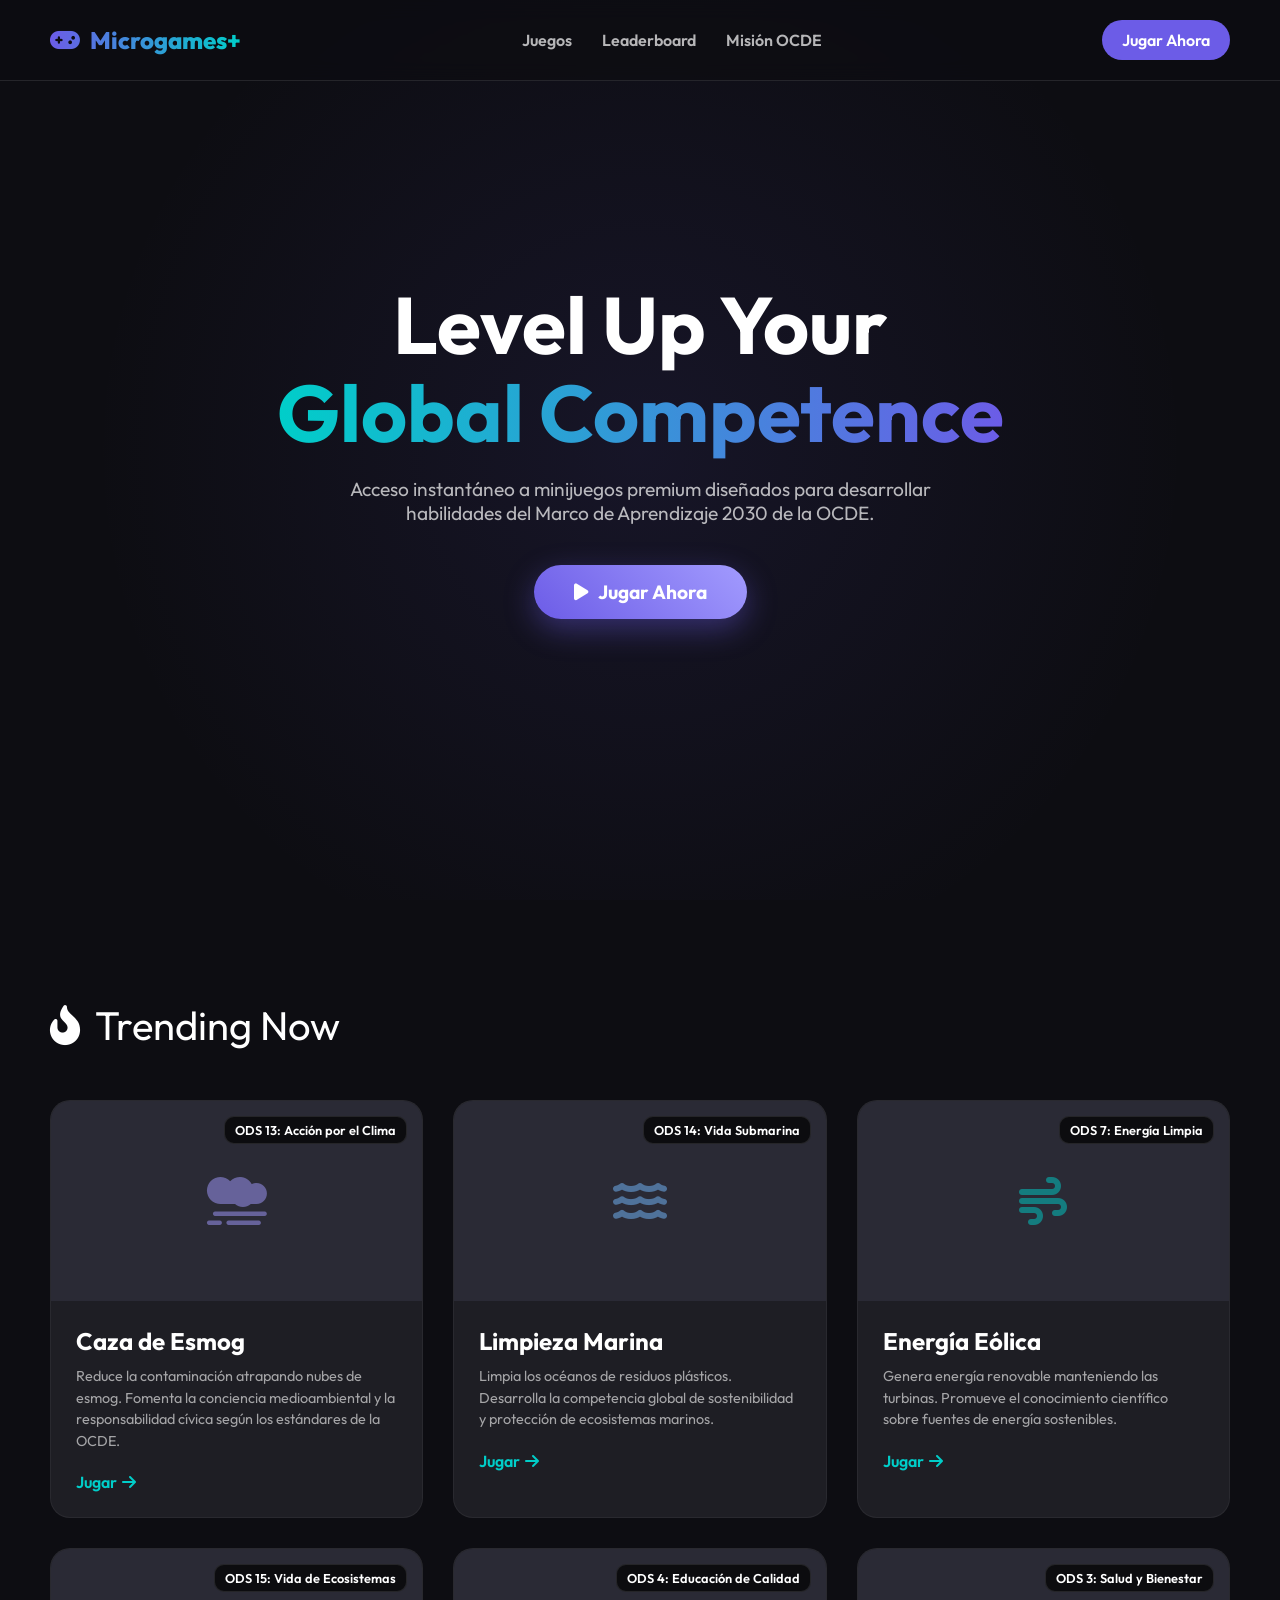
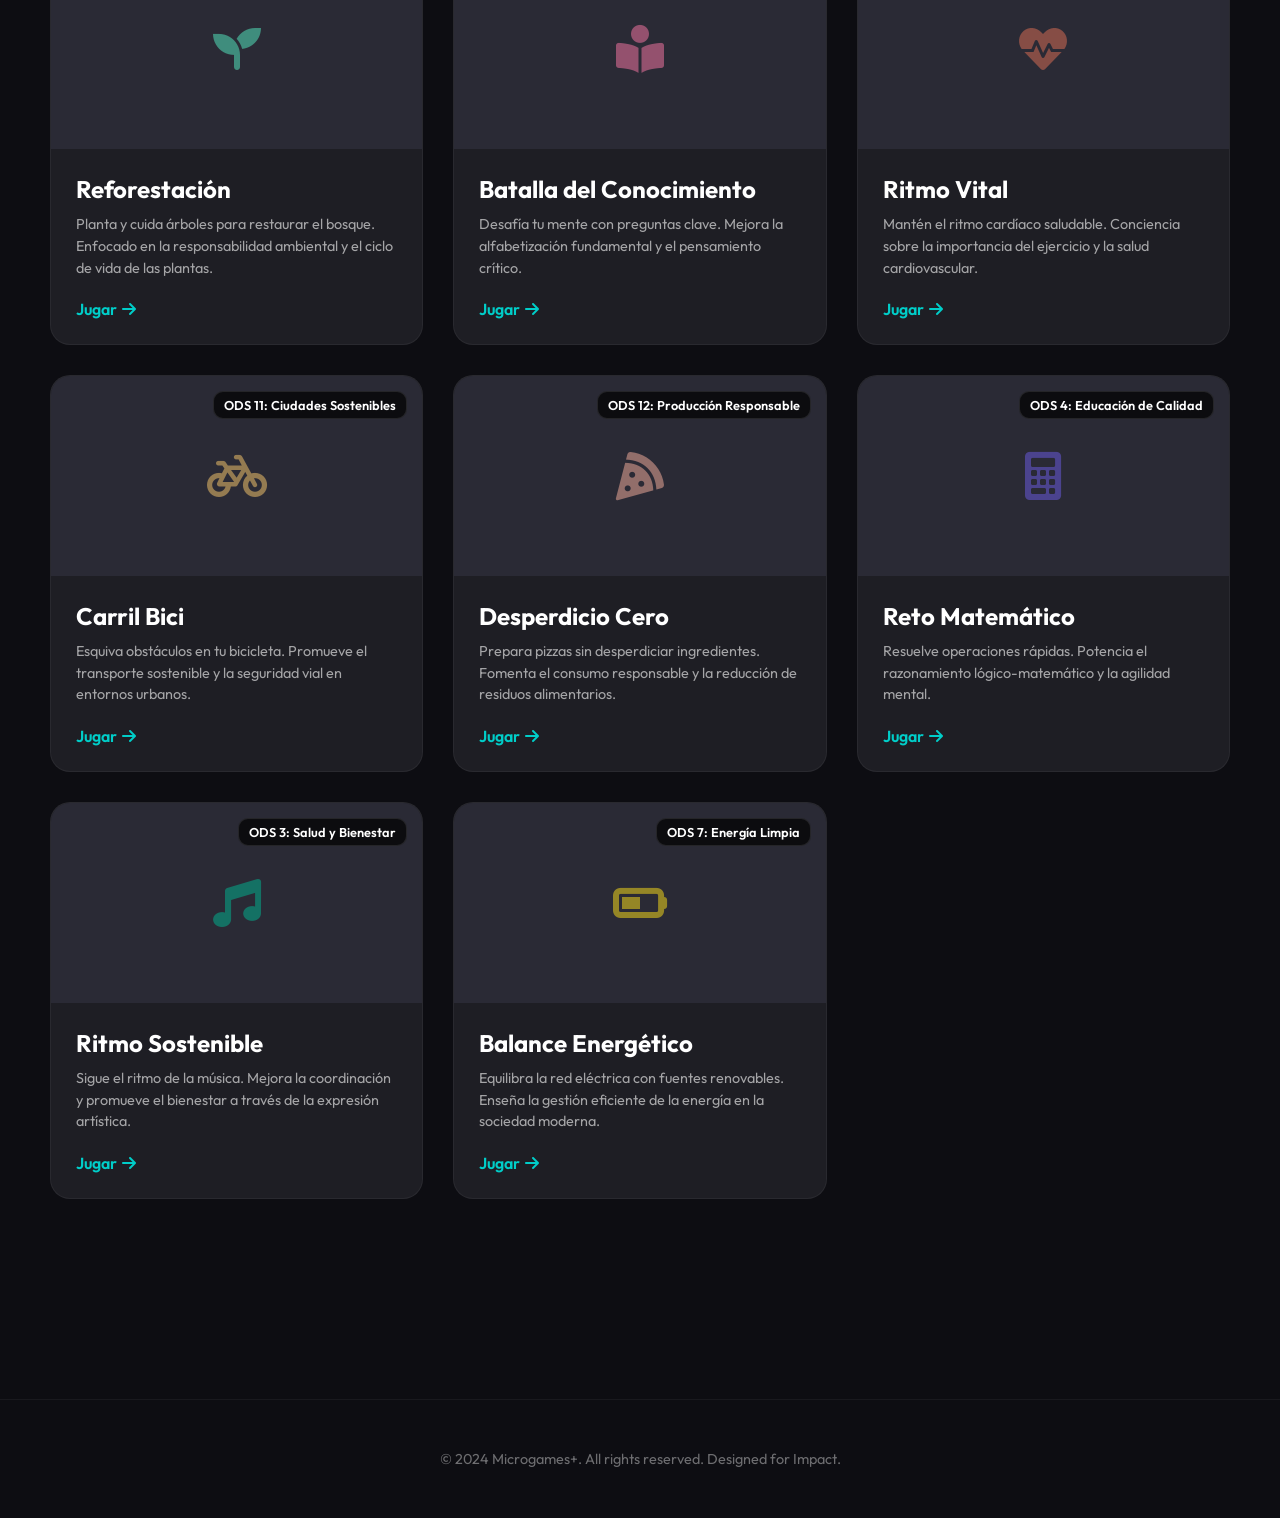
==== commit c3739b2c: "Mejoramos web" ====
--- a/index.html
+++ b/index.html
@@ -128,6 +128,82 @@
                 </div>
             </div>
 
+            <!-- Bike Lane -->
+            <div class="game-card">
+                <div class="card-image">
+                    <div class="ocde-tag">ODS 11: Ciudades Sostenibles</div>
+                    <i class="fas fa-bicycle card-img-placeholder" style="color: #fdcb6e;"></i>
+                </div>
+                <div class="card-content">
+                    <h3 class="game-title">Carril Bici</h3>
+                    <p class="game-desc">Esquiva obstáculos en tu bicicleta. Promueve el transporte sostenible y la
+                        seguridad vial en entornos urbanos.</p>
+                    <a href="game.html" class="play-link">Jugar <i class="fas fa-arrow-right"></i></a>
+                </div>
+            </div>
+
+            <!-- Pizza Zero -->
+            <div class="game-card">
+                <div class="card-image">
+                    <div class="ocde-tag">ODS 12: Producción Responsable</div>
+                    <i class="fas fa-pizza-slice card-img-placeholder" style="color: #fab1a0;"></i>
+                </div>
+                <div class="card-content">
+                    <h3 class="game-title">Desperdicio Cero</h3>
+                    <p class="game-desc">Prepara pizzas sin desperdiciar ingredientes. Fomenta el consumo responsable y
+                        la
+                        reducción de residuos alimentarios.</p>
+                    <a href="game.html" class="play-link">Jugar <i class="fas fa-arrow-right"></i></a>
+                </div>
+            </div>
+
+            <!-- Math Challenge -->
+            <div class="game-card">
+                <div class="card-image">
+                    <div class="ocde-tag">ODS 4: Educación de Calidad</div>
+                    <i class="fas fa-calculator card-img-placeholder" style="color: #6c5ce7;"></i>
+                </div>
+                <div class="card-content">
+                    <h3 class="game-title">Reto Matemático</h3>
+                    <p class="game-desc">Resuelve operaciones rápidas. Potencia el razonamiento lógico-matemático y la
+                        agilidad mental.</p>
+                    <a href="game.html" class="play-link">Jugar <i class="fas fa-arrow-right"></i></a>
+                </div>
+            </div>
+
+            <!-- Rhythm Arrows -->
+            <div class="game-card">
+                <div class="card-image">
+                    <div class="ocde-tag">ODS 3: Salud y Bienestar</div>
+                    <i class="fas fa-music card-img-placeholder" style="color: #00b894;"></i>
+                </div>
+                <div class="card-content">
+                    <h3 class="game-title">Ritmo Sostenible</h3>
+                    <p class="game-desc">Sigue el ritmo de la música. Mejora la coordinación y promueve el bienestar a
+                        través de la expresión artística.</p>
+                    <a href="game.html" class="play-link">Jugar <i class="fas fa-arrow-right"></i></a>
+                </div>
+            </div>
+
+            <!-- Energy Balance -->
+            <div class="game-card">
+                <div class="card-image">
+                    <div class="ocde-tag">ODS 7: Energía Limpia</div>
+                    <i class="fas fa-battery-half card-img-placeholder" style="color: #ffe119;"></i>
+                </div>
+                <div class="card-content">
+                    <h3 class="game-title">Balance Energético</h3>
+                    <p class="game-desc">Equilibra la red eléctrica con fuentes renovables. Enseña la gestión eficiente
+                        de
+                        la energía en la sociedad moderna.</p>
+                    <a href="game.html" class="play-link">Jugar <i class="fas fa-arrow-right"></i></a>
+                </div>
+            </div>
+
+
+
+
+
         </div>
     </section>
 
--- a/landing.css
+++ b/landing.css
@@ -42,6 +42,7 @@
     font-weight: 800;
     background: linear-gradient(90deg, var(--primary), var(--accent));
     -webkit-background-clip: text;
+    background-clip: text;
     -webkit-text-fill-color: transparent;
     display: flex;
     align-items: center;
@@ -100,6 +101,7 @@
 .hero span {
     background: linear-gradient(90deg, var(--accent), var(--primary));
     -webkit-background-clip: text;
+    background-clip: text;
     -webkit-text-fill-color: transparent;
 }
 
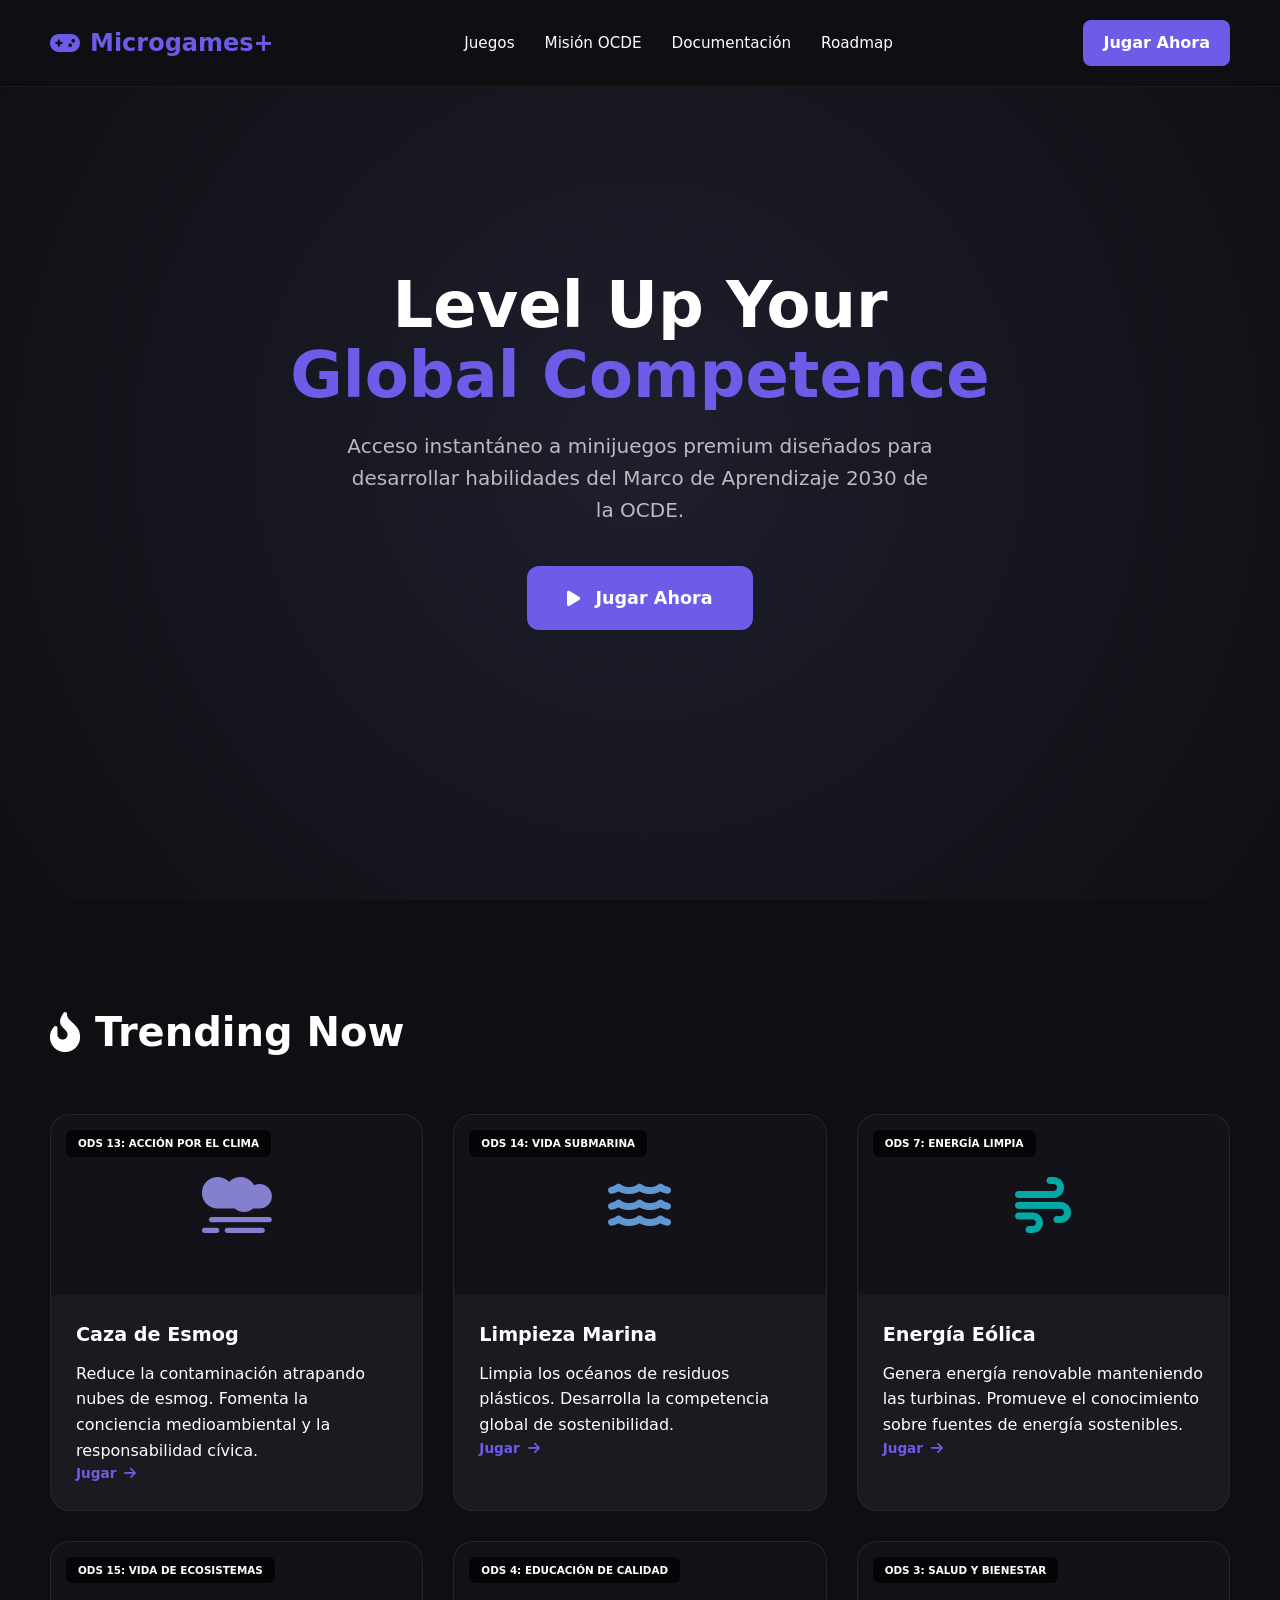
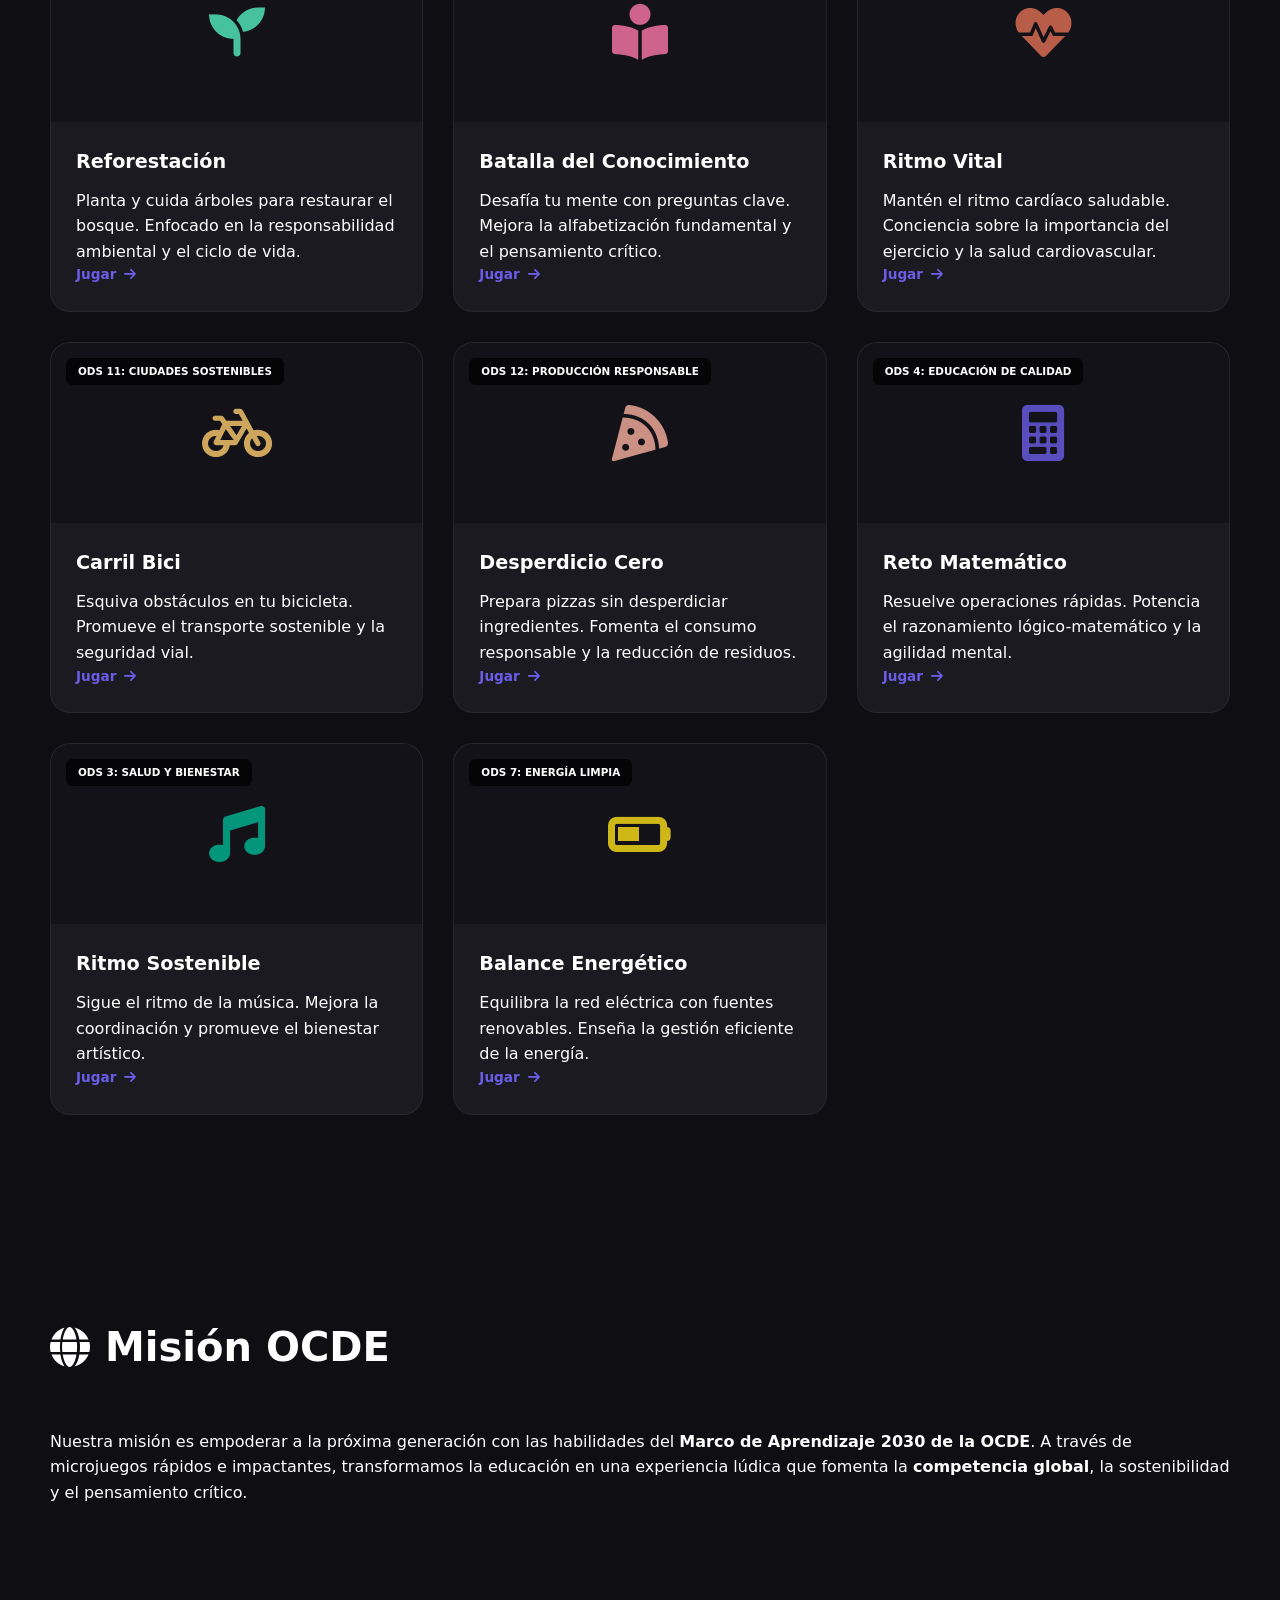
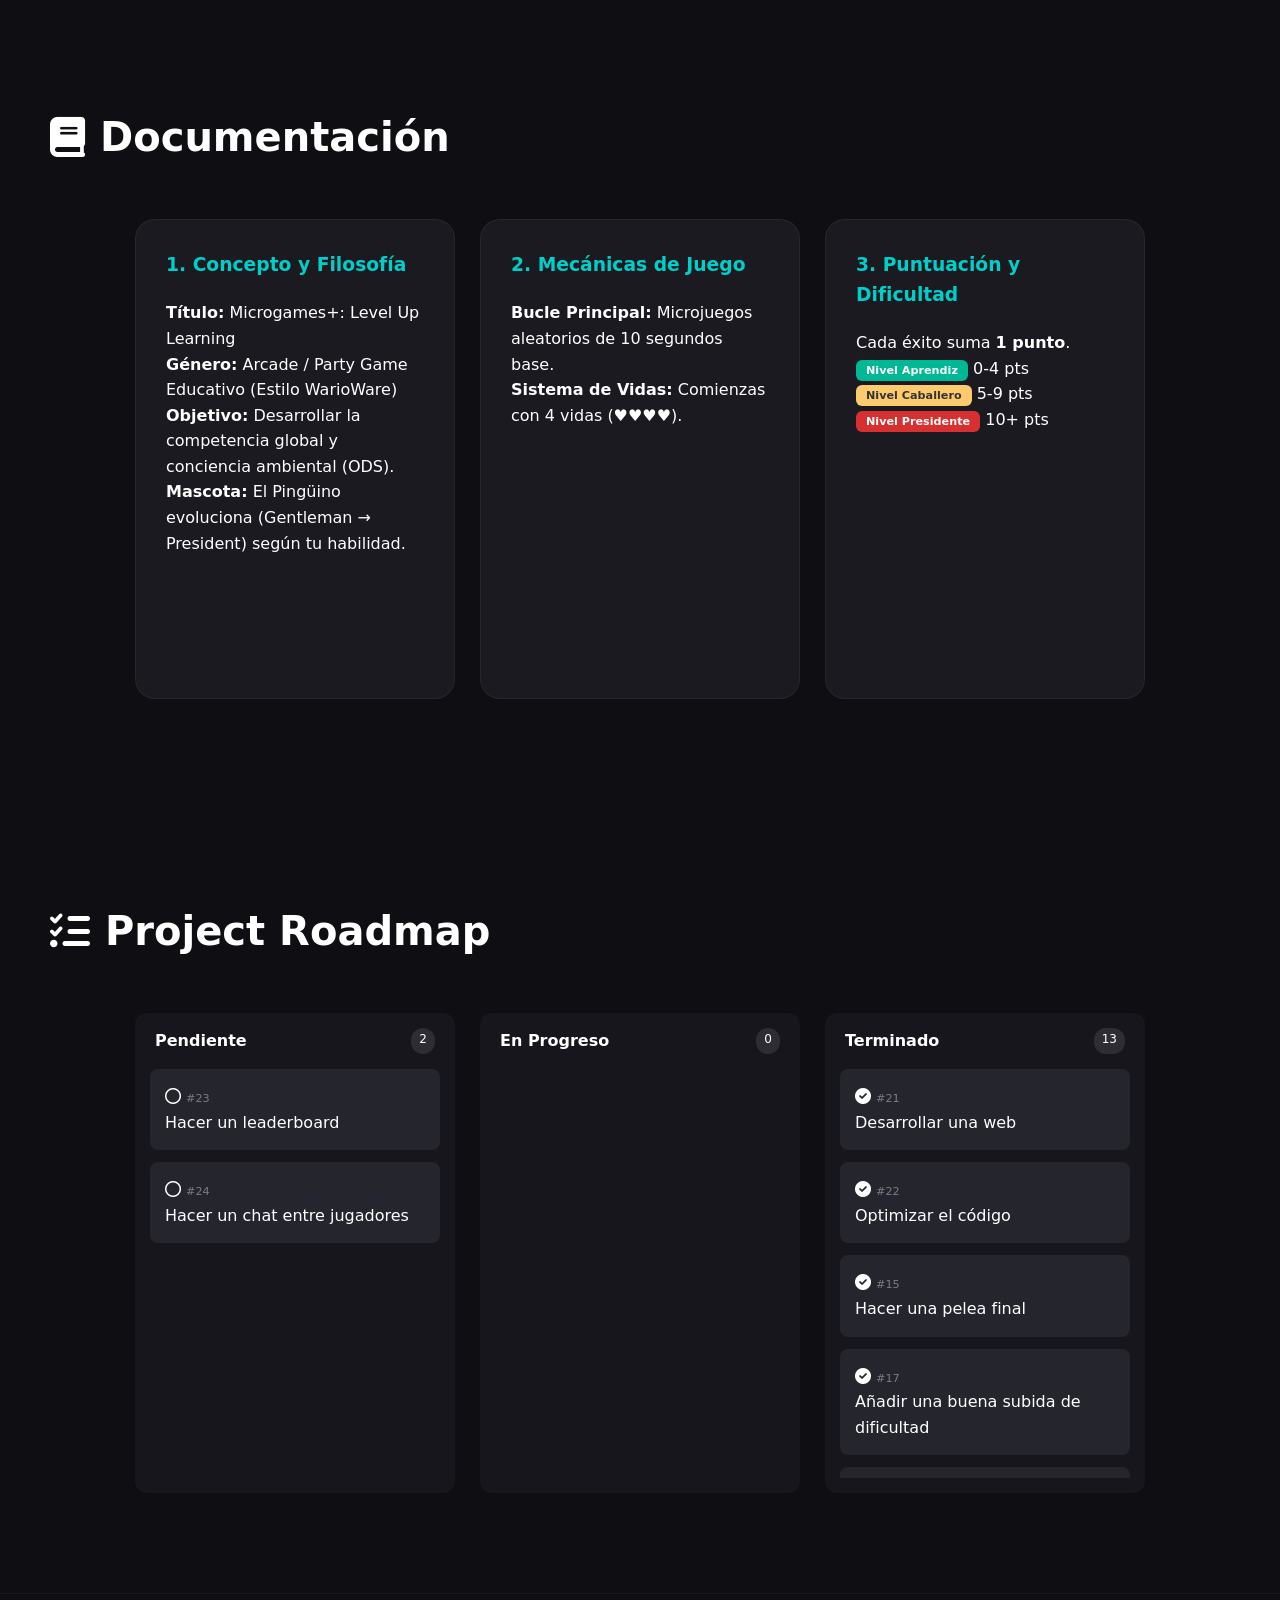
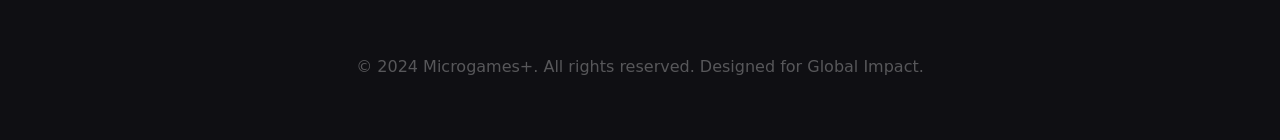
==== commit 3e8b26ec: "Documentacion" ====
--- a/index.html
+++ b/index.html
@@ -19,8 +19,9 @@
         <nav>
             <ul class="nav-links">
                 <li><a href="#games">Juegos</a></li>
-                <li><a href="#leaderboard">Leaderboard</a></li>
                 <li><a href="#about">Misión OCDE</a></li>
+                <li><a href="#doc">Documentación</a></li>
+                <li><a href="#roadmap">Roadmap</a></li>
             </ul>
         </nav>
         <a href="game.html" class="play-btn-small">Jugar Ahora</a>
@@ -29,8 +30,7 @@
     <!-- Hero Section -->
     <section class="hero">
         <h1>Level Up Your <br> <span>Global Competence</span></h1>
-        <p>Acceso instantáneo a minijuegos premium diseñados para desarrollar habilidades del Marco de Aprendizaje 2030
-            de la OCDE.</p>
+        <p>Acceso instantáneo a minijuegos premium diseñados para desarrollar habilidades del Marco de Aprendizaje 2030 de la OCDE.</p>
         <a href="game.html" class="cta-btn">
             <i class="fas fa-play"></i> Jugar Ahora
         </a>
@@ -43,7 +43,6 @@
         </div>
 
         <div class="games-grid">
-
             <!-- Smog Hunt -->
             <div class="game-card">
                 <div class="card-image">
@@ -52,8 +51,7 @@
                 </div>
                 <div class="card-content">
                     <h3 class="game-title">Caza de Esmog</h3>
-                    <p class="game-desc">Reduce la contaminación atrapando nubes de esmog. Fomenta la conciencia
-                        medioambiental y la responsabilidad cívica según los estándares de la OCDE.</p>
+                    <p class="game-desc">Reduce la contaminación atrapando nubes de esmog. Fomenta la conciencia medioambiental y la responsabilidad cívica.</p>
                     <a href="game.html" class="play-link">Jugar <i class="fas fa-arrow-right"></i></a>
                 </div>
             </div>
@@ -66,8 +64,7 @@
                 </div>
                 <div class="card-content">
                     <h3 class="game-title">Limpieza Marina</h3>
-                    <p class="game-desc">Limpia los océanos de residuos plásticos. Desarrolla la competencia global de
-                        sostenibilidad y protección de ecosistemas marinos.</p>
+                    <p class="game-desc">Limpia los océanos de residuos plásticos. Desarrolla la competencia global de sostenibilidad.</p>
                     <a href="game.html" class="play-link">Jugar <i class="fas fa-arrow-right"></i></a>
                 </div>
             </div>
@@ -80,8 +77,7 @@
                 </div>
                 <div class="card-content">
                     <h3 class="game-title">Energía Eólica</h3>
-                    <p class="game-desc">Genera energía renovable manteniendo las turbinas. Promueve el conocimiento
-                        científico sobre fuentes de energía sostenibles.</p>
+                    <p class="game-desc">Genera energía renovable manteniendo las turbinas. Promueve el conocimiento sobre fuentes de energía sostenibles.</p>
                     <a href="game.html" class="play-link">Jugar <i class="fas fa-arrow-right"></i></a>
                 </div>
             </div>
@@ -94,8 +90,7 @@
                 </div>
                 <div class="card-content">
                     <h3 class="game-title">Reforestación</h3>
-                    <p class="game-desc">Planta y cuida árboles para restaurar el bosque. Enfocado en la responsabilidad
-                        ambiental y el ciclo de vida de las plantas.</p>
+                    <p class="game-desc">Planta y cuida árboles para restaurar el bosque. Enfocado en la responsabilidad ambiental y el ciclo de vida.</p>
                     <a href="game.html" class="play-link">Jugar <i class="fas fa-arrow-right"></i></a>
                 </div>
             </div>
@@ -108,8 +103,7 @@
                 </div>
                 <div class="card-content">
                     <h3 class="game-title">Batalla del Conocimiento</h3>
-                    <p class="game-desc">Desafía tu mente con preguntas clave. Mejora la alfabetización fundamental y el
-                        pensamiento crítico.</p>
+                    <p class="game-desc">Desafía tu mente con preguntas clave. Mejora la alfabetización fundamental y el pensamiento crítico.</p>
                     <a href="game.html" class="play-link">Jugar <i class="fas fa-arrow-right"></i></a>
                 </div>
             </div>
@@ -122,8 +116,7 @@
                 </div>
                 <div class="card-content">
                     <h3 class="game-title">Ritmo Vital</h3>
-                    <p class="game-desc">Mantén el ritmo cardíaco saludable. Conciencia sobre la importancia del
-                        ejercicio y la salud cardiovascular.</p>
+                    <p class="game-desc">Mantén el ritmo cardíaco saludable. Conciencia sobre la importancia del ejercicio y la salud cardiovascular.</p>
                     <a href="game.html" class="play-link">Jugar <i class="fas fa-arrow-right"></i></a>
                 </div>
             </div>
@@ -136,8 +129,7 @@
                 </div>
                 <div class="card-content">
                     <h3 class="game-title">Carril Bici</h3>
-                    <p class="game-desc">Esquiva obstáculos en tu bicicleta. Promueve el transporte sostenible y la
-                        seguridad vial en entornos urbanos.</p>
+                    <p class="game-desc">Esquiva obstáculos en tu bicicleta. Promueve el transporte sostenible y la seguridad vial.</p>
                     <a href="game.html" class="play-link">Jugar <i class="fas fa-arrow-right"></i></a>
                 </div>
             </div>
@@ -150,9 +142,7 @@
                 </div>
                 <div class="card-content">
                     <h3 class="game-title">Desperdicio Cero</h3>
-                    <p class="game-desc">Prepara pizzas sin desperdiciar ingredientes. Fomenta el consumo responsable y
-                        la
-                        reducción de residuos alimentarios.</p>
+                    <p class="game-desc">Prepara pizzas sin desperdiciar ingredientes. Fomenta el consumo responsable y la reducción de residuos.</p>
                     <a href="game.html" class="play-link">Jugar <i class="fas fa-arrow-right"></i></a>
                 </div>
             </div>
@@ -165,8 +155,7 @@
                 </div>
                 <div class="card-content">
                     <h3 class="game-title">Reto Matemático</h3>
-                    <p class="game-desc">Resuelve operaciones rápidas. Potencia el razonamiento lógico-matemático y la
-                        agilidad mental.</p>
+                    <p class="game-desc">Resuelve operaciones rápidas. Potencia el razonamiento lógico-matemático y la agilidad mental.</p>
                     <a href="game.html" class="play-link">Jugar <i class="fas fa-arrow-right"></i></a>
                 </div>
             </div>
@@ -179,8 +168,7 @@
                 </div>
                 <div class="card-content">
                     <h3 class="game-title">Ritmo Sostenible</h3>
-                    <p class="game-desc">Sigue el ritmo de la música. Mejora la coordinación y promueve el bienestar a
-                        través de la expresión artística.</p>
+                    <p class="game-desc">Sigue el ritmo de la música. Mejora la coordinación y promueve el bienestar artístico.</p>
                     <a href="game.html" class="play-link">Jugar <i class="fas fa-arrow-right"></i></a>
                 </div>
             </div>
@@ -193,25 +181,139 @@
                 </div>
                 <div class="card-content">
                     <h3 class="game-title">Balance Energético</h3>
-                    <p class="game-desc">Equilibra la red eléctrica con fuentes renovables. Enseña la gestión eficiente
-                        de
-                        la energía en la sociedad moderna.</p>
-                    <a href="game.html" class="play-link">Jugar <i class="fas fa-arrow-right"></i></a>
-                </div>
-            </div>
-
-
-
-
-
+                    <p class="game-desc">Equilibra la red eléctrica con fuentes renovables. Enseña la gestión eficiente de la energía.</p>
+                    <a href="game.html" class="play-link">Jugar <i class="fas fa-arrow-right"></i></a>
+                </div>
+            </div>
+        </div>
+    </section>
+
+    <!-- Misión Section -->
+    <section id="about" class="mission-section">
+        <div class="section-header">
+            <i class="fas fa-globe"></i> Misión OCDE
+        </div>
+        <div class="mission-content">
+            <p>Nuestra misión es empoderar a la próxima generación con las habilidades del <strong>Marco de Aprendizaje 2030 de la OCDE</strong>. A través de microjuegos rápidos e impactantes, transformamos la educación en una experiencia lúdica que fomenta la <strong>competencia global</strong>, la sostenibilidad y el pensamiento crítico.</p>
+        </div>
+    </section>
+
+    <!-- Documentation Section -->
+    <section id="doc" class="doc-section">
+        <div class="section-header">
+            <i class="fas fa-book"></i> Documentación
+        </div>
+
+        <div class="doc-grid">
+            <div class="doc-card">
+                <h3>1. Concepto y Filosofía</h3>
+                <div class="doc-content">
+                    <p><strong>Título:</strong> Microgames+: Level Up Learning</p>
+                    <p><strong>Género:</strong> Arcade / Party Game Educativo (Estilo WarioWare)</p>
+                    <p><strong>Objetivo:</strong> Desarrollar la competencia global y conciencia ambiental (ODS).</p>
+                    <p><strong>Mascota:</strong> El Pingüino evoluciona (Gentleman → President) según tu habilidad.</p>
+                </div>
+            </div>
+
+            <div class="doc-card">
+                <h3>2. Mecánicas de Juego</h3>
+                <div class="doc-content">
+                    <p><strong>Bucle Principal:</strong> Microjuegos aleatorios de 10 segundos base.</p>
+                    <p><strong>Sistema de Vidas:</strong> Comienzas con 4 vidas (♥♥♥♥).</p>
+                </div>
+            </div>
+
+            <div class="doc-card">
+                <h3>3. Puntuación y Dificultad</h3>
+                <div class="doc-content">
+                    <p>Cada éxito suma <strong>1 punto</strong>.</p>
+                    <div class="difficulty-levels">
+                        <div class="level"><span class="lvl-tag easy">Nivel Aprendiz</span> <span class="lvl-desc">0-4 pts</span></div>
+                        <div class="level"><span class="lvl-tag normal">Nivel Caballero</span> <span class="lvl-desc">5-9 pts</span></div>
+                        <div class="level"><span class="lvl-tag hard">Nivel Presidente</span> <span class="lvl-desc">10+ pts</span></div>
+                    </div>
+                </div>
+            </div>
+        </div>
+    </section>
+
+    <!-- Project Roadmap (Trello) -->
+    <section id="roadmap" class="roadmap-section">
+        <div class="section-header">
+            <i class="fas fa-tasks"></i> Project Roadmap
+        </div>
+
+        <div class="trello-board">
+            <!-- PENDIENTE -->
+            <div class="trello-column">
+                <div class="column-header">
+                    <span class="column-title">Pendiente</span>
+                    <span class="column-count">2</span>
+                </div>
+                <div class="trello-cards">
+                    <div class="trello-card">
+                        <div class="card-header">
+                            <i class="far fa-circle status-icon"></i>
+                            <span class="project-tag">#23</span>
+                        </div>
+                        <p class="card-text">Hacer un leaderboard</p>
+                    </div>
+                    <div class="trello-card">
+                        <div class="card-header">
+                            <i class="far fa-circle status-icon"></i>
+                            <span class="project-tag">#24</span>
+                        </div>
+                        <p class="card-text">Hacer un chat entre jugadores</p>
+                    </div>
+                </div>
+            </div>
+
+            <!-- EN PROGRESO -->
+            <div class="trello-column">
+                <div class="column-header">
+                    <span class="column-title">En Progreso</span>
+                    <span class="column-count">0</span>
+                </div>
+                <div class="trello-cards"></div>
+            </div>
+
+            <!-- TERMINADO -->
+            <div class="trello-column">
+                <div class="column-header">
+                    <span class="column-title">Terminado</span>
+                    <span class="column-count">13</span>
+                </div>
+                <div class="trello-cards">
+                    <div class="trello-card">
+                        <div class="card-header"><i class="fas fa-check-circle success"></i> <span class="project-tag">#21</span></div>
+                        <p class="card-text">Desarrollar una web</p>
+                    </div>
+                    <div class="trello-card">
+                        <div class="card-header"><i class="fas fa-check-circle success"></i> <span class="project-tag">#22</span></div>
+                        <p class="card-text">Optimizar el código</p>
+                    </div>
+                    <div class="trello-card">
+                        <div class="card-header"><i class="fas fa-check-circle success"></i> <span class="project-tag">#15</span></div>
+                        <p class="card-text">Hacer una pelea final</p>
+                    </div>
+                    <div class="trello-card">
+                        <div class="card-header"><i class="fas fa-check-circle success"></i> <span class="project-tag">#17</span></div>
+                        <p class="card-text">Añadir una buena subida de dificultad</p>
+                    </div>
+                    <!-- Simplified list for space -->
+                    <div class="trello-card">
+                        <div class="card-header"><i class="fas fa-check-circle success"></i> <span class="project-tag">#1</span></div>
+                        <p class="card-text">Base del proyecto y repositorio</p>
+                    </div>
+                </div>
+            </div>
         </div>
     </section>
 
     <!-- Footer -->
     <footer>
-        <p>&copy; 2024 Microgames+. All rights reserved. Designed for Impact.</p>
+        <p>&copy; 2024 Microgames+. All rights reserved. Designed for Global Impact.</p>
     </footer>
 
 </body>
-
 </html>
--- a/landing.css
+++ b/landing.css
@@ -1,49 +1,47 @@
-@import url('https://fonts.googleapis.com/css2?family=Outfit:wght@300;400;600;800&display=swap');
-
+/* Base Styles */
 :root {
-    --bg-color: #0d0d12;
     --primary: #6c5ce7;
     --secondary: #a29bfe;
     --accent: #00cec9;
+    --bg-dark: #0f0f13;
+    --card-bg: #1a1a20;
     --text-color: #ffffff;
-    --card-bg: #1e1e24;
-    --font-main: 'Outfit', sans-serif;
+    --nav-bg: rgba(15, 15, 19, 0.95);
 }
 
 * {
     margin: 0;
     padding: 0;
     box-sizing: border-box;
-    font-family: var(--font-main);
+    font-family: 'Inter', system-ui, -apple-system, sans-serif;
 }
 
 body {
-    background-color: var(--bg-color);
+    background-color: var(--bg-dark);
     color: var(--text-color);
+    line-height: 1.6;
     overflow-x: hidden;
 }
 
-/* Header */
+/* Navbar */
 header {
     display: flex;
     justify-content: space-between;
     align-items: center;
     padding: 20px 50px;
-    background: rgba(13, 13, 18, 0.8);
+    background: var(--nav-bg);
     backdrop-filter: blur(10px);
     position: fixed;
     width: 100%;
+    top: 0;
     z-index: 1000;
-    border-bottom: 1px solid rgba(255, 255, 255, 0.1);
+    border-bottom: 1px solid rgba(255, 255, 255, 0.05);
 }
 
 .logo {
     font-size: 1.5rem;
     font-weight: 800;
-    background: linear-gradient(90deg, var(--primary), var(--accent));
-    -webkit-background-clip: text;
-    background-clip: text;
-    -webkit-text-fill-color: transparent;
+    color: var(--primary);
     display: flex;
     align-items: center;
     gap: 10px;
@@ -51,34 +49,30 @@
 
 .nav-links {
     display: flex;
+    list-style: none;
     gap: 30px;
-    list-style: none;
 }
 
 .nav-links a {
-    color: rgba(255, 255, 255, 0.7);
     text-decoration: none;
-    font-weight: 600;
+    color: var(--text-color);
+    font-weight: 500;
     transition: color 0.3s;
+    font-size: 0.95rem;
 }
 
 .nav-links a:hover {
-    color: var(--text-color);
+    color: var(--primary);
 }
 
 .play-btn-small {
     background: var(--primary);
     color: white;
     padding: 10px 20px;
-    border-radius: 30px;
+    border-radius: 8px;
     text-decoration: none;
     font-weight: 600;
-    transition: transform 0.2s, box-shadow 0.2s;
-}
-
-.play-btn-small:hover {
-    transform: scale(1.05);
-    box-shadow: 0 0 15px var(--primary);
+    transition: transform 0.3s, background 0.3s;
 }
 
 /* Hero Section */
@@ -89,67 +83,67 @@
     justify-content: center;
     align-items: center;
     text-align: center;
-    background: radial-gradient(circle at center, rgba(108, 92, 231, 0.1) 0%, transparent 70%);
+    padding: 0 20px;
+    background: radial-gradient(circle at center, #1e1e2d 0%, #0f0f13 100%);
 }
 
 .hero h1 {
-    font-size: 5rem;
+    font-size: 4rem;
+    font-weight: 900;
+    margin-bottom: 20px;
     line-height: 1.1;
-    margin-bottom: 20px;
-}
-
-.hero span {
-    background: linear-gradient(90deg, var(--accent), var(--primary));
-    -webkit-background-clip: text;
-    background-clip: text;
-    -webkit-text-fill-color: transparent;
+}
+
+.hero h1 span {
+    color: var(--primary);
 }
 
 .hero p {
-    font-size: 1.2rem;
+    font-size: 1.25rem;
     color: rgba(255, 255, 255, 0.7);
     max-width: 600px;
     margin-bottom: 40px;
 }
 
 .cta-btn {
-    background: linear-gradient(45deg, var(--primary), var(--secondary));
+    background: var(--primary);
     color: white;
-    padding: 15px 40px;
-    font-size: 1.2rem;
-    border-radius: 50px;
+    padding: 18px 40px;
+    border-radius: 12px;
+    font-size: 1.1rem;
+    font-weight: 700;
     text-decoration: none;
-    font-weight: 700;
-    box-shadow: 0 10px 30px rgba(108, 92, 231, 0.4);
-    transition: all 0.3s ease;
-    display: inline-flex;
-    align-items: center;
-    gap: 10px;
+    display: flex;
+    align-items: center;
+    gap: 15px;
+    transition: transform 0.3s, box-shadow 0.3s;
 }
 
 .cta-btn:hover {
     transform: translateY(-5px);
-    box-shadow: 0 20px 40px rgba(108, 92, 231, 0.6);
-}
-
-/* Games Grid */
-.games-section {
+    box-shadow: 0 10px 30px rgba(108, 92, 231, 0.3);
+}
+
+/* Sections Foundation */
+.games-section, .mission-section, .doc-section, .roadmap-section {
     padding: 100px 50px;
     max-width: 1400px;
     margin: 0 auto;
 }
 
-.section-title {
+.section-title, .section-header {
     font-size: 2.5rem;
+    font-weight: 800;
     margin-bottom: 50px;
     display: flex;
     align-items: center;
     gap: 15px;
 }
 
+/* Games Grid */
 .games-grid {
     display: grid;
-    grid-template-columns: repeat(auto-fit, minmax(300px, 1fr));
+    grid-template-columns: repeat(auto-fill, minmax(320px, 1fr));
     gap: 30px;
 }
 
@@ -157,42 +151,39 @@
     background: var(--card-bg);
     border-radius: 20px;
     overflow: hidden;
-    transition: transform 0.3s, box-shadow 0.3s;
     border: 1px solid rgba(255, 255, 255, 0.05);
+    transition: transform 0.3s, border-color 0.3s;
 }
 
 .game-card:hover {
     transform: translateY(-10px);
-    box-shadow: 0 15px 30px rgba(0, 0, 0, 0.3);
-    border-color: rgba(255, 255, 255, 0.2);
+    border-color: var(--primary);
 }
 
 .card-image {
-    width: 100%;
-    height: 200px;
-    background: #2a2a35;
-    display: flex;
+    height: 180px;
+    background: #121218;
+    display: flex;
+    align-items: center;
     justify-content: center;
-    align-items: center;
     position: relative;
-}
-
-.card-img-placeholder {
-    font-size: 3rem;
-    opacity: 0.5;
 }
 
 .ocde-tag {
     position: absolute;
     top: 15px;
-    right: 15px;
+    left: 15px;
     background: rgba(0, 0, 0, 0.7);
-    padding: 5px 10px;
-    border-radius: 10px;
-    font-size: 0.8rem;
-    font-weight: 600;
-    backdrop-filter: blur(5px);
-    border: 1px solid rgba(255, 255, 255, 0.1);
+    padding: 5px 12px;
+    border-radius: 6px;
+    font-size: 0.65rem;
+    font-weight: 700;
+    text-transform: uppercase;
+}
+
+.card-img-placeholder {
+    font-size: 3.5rem;
+    opacity: 0.8;
 }
 
 .card-content {
@@ -200,37 +191,111 @@
 }
 
 .game-title {
-    font-size: 1.5rem;
+    font-size: 1.2rem;
     margin-bottom: 10px;
 }
 
-.game-desc {
-    font-size: 0.9rem;
-    color: rgba(255, 255, 255, 0.6);
-    line-height: 1.5;
+.play-link {
+    color: var(--primary);
+    text-decoration: none;
+    font-weight: 700;
+    font-size: 0.85rem;
+    display: flex;
+    align-items: center;
+    gap: 8px;
+}
+
+/* Documentation */
+.doc-grid {
+    display: flex;
+    justify-content: center;
+    flex-wrap: wrap;
+    gap: 25px;
+}
+
+.doc-card {
+    background: var(--card-bg);
+    border-radius: 20px;
+    padding: 30px;
+    width: 320px;
+    height: 480px;
+    border: 1px solid rgba(255, 255, 255, 0.05);
+    overflow-y: auto;
+}
+
+.doc-card h3 {
+    color: var(--accent);
     margin-bottom: 20px;
 }
 
-.play-link {
-    color: var(--accent);
-    text-decoration: none;
-    font-weight: 600;
-    display: inline-flex;
-    align-items: center;
-    gap: 5px;
-    transition: gap 0.2s;
-}
-
-.play-link:hover {
-    gap: 10px;
+.lvl-tag {
+    padding: 4px 10px;
+    border-radius: 6px;
+    font-size: 0.7rem;
+    font-weight: 800;
+}
+
+.easy { background: #00b894; }
+.normal { background: #fdcb6e; color: #333; }
+.hard { background: #d63031; }
+
+/* Trello / Roadmap */
+.trello-board {
+    display: flex;
+    justify-content: center;
+    flex-wrap: wrap;
+    gap: 25px;
+}
+
+.trello-column {
+    background: #16161c;
+    width: 320px;
+    height: 480px;
+    border-radius: 12px;
+    padding: 15px;
+    display: flex;
+    flex-direction: column;
+}
+
+.column-header {
+    display: flex;
+    justify-content: space-between;
+    padding: 0 5px 15px;
+}
+
+.column-title { font-weight: 700; }
+
+.column-count {
+    background: rgba(255, 255, 255, 0.1);
+    padding: 2px 8px;
+    border-radius: 12px;
+    font-size: 0.75rem;
+}
+
+.trello-cards {
+    overflow-y: auto;
+    display: flex;
+    flex-direction: column;
+    gap: 12px;
+}
+
+.trello-card {
+    background: #25252e;
+    padding: 15px;
+    border-radius: 8px;
+}
+
+.status-icon.success { color: #00b894; }
+
+.project-tag {
+    font-size: 0.7rem;
+    color: rgba(255, 255, 255, 0.4);
 }
 
 /* Footer */
 footer {
-    padding: 50px;
+    padding: 60px;
     text-align: center;
-    color: rgba(255, 255, 255, 0.4);
-    font-size: 0.9rem;
     border-top: 1px solid rgba(255, 255, 255, 0.05);
-    margin-top: 100px;
+    color: rgba(255, 255, 255, 0.3);
 }
